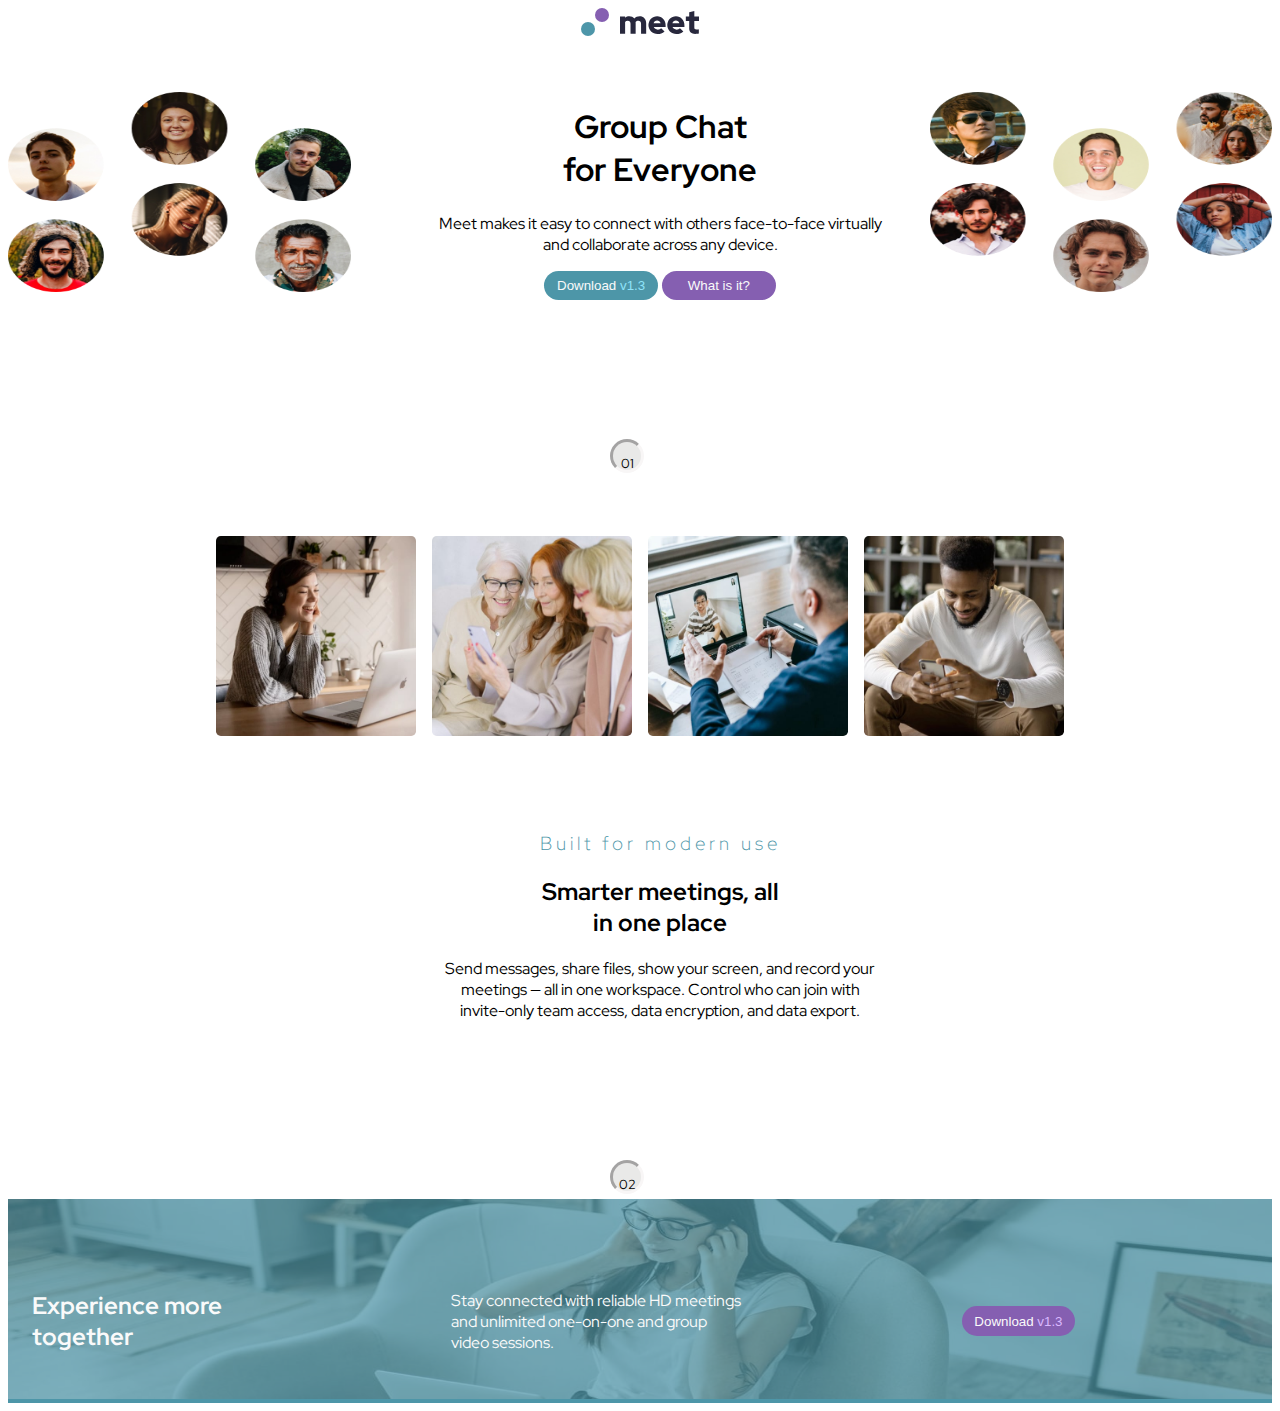
==== meet-landing-page/starter-code/index.html @ 9a9b0084 "fifth commit" ====
<!DOCTYPE html>
<html lang="en">
<head>
  <meta charset="UTF-8">
  <meta name="viewport" content="width=device-width, initial-scale=1.0">

  <link rel="icon" type="image/png" sizes="32x32" href="./assets/favicon-32x32.png">
  
  <link rel="stylesheet" href="styles/product.css" media="screen">

  <link href="https://fonts.googleapis.com/css2?family=Red+Hat+Display:wght@900&display=swap" rel="stylesheet">

  <link href="https://fonts.googleapis.com/css2?family=Red+Hat+Display:wght@500;900&display=swap" rel="stylesheet">

  <title>Frontend Mentor | Meet landing page</title>
</head>
<body>
  <header>
    <div id="scalar">
   <svg width="119" height="28" xmlns="http://www.w3.org/2000/svg"><g fill="none" fill-rule="evenodd"><g><circle fill="#4D96A9" cx="7" cy="21" r="7"/><circle fill="#855FB1" cx="21" cy="7" r="7"/></g><path d="M44.121 25.676V13.95c.316-.41.701-.718 1.154-.923a3.677 3.677 0 011.533-.308c.822 0 1.48.286 1.976.859.495.572.743 1.323.743 2.251v9.848h5.121v-10.56c0-.195-.005-.384-.016-.567a8.383 8.383 0 00-.047-.535c.337-.41.738-.729 1.201-.956.464-.226.98-.34 1.55-.34.821 0 1.48.286 1.975.859.495.572.743 1.323.743 2.251v9.848h5.121v-10.56c0-2.009-.606-3.661-1.817-4.957-1.212-1.296-2.767-1.944-4.663-1.944-1.096 0-2.108.206-3.035.616a6.956 6.956 0 00-2.403 1.75 6.042 6.042 0 00-2.134-1.734c-.853-.42-1.796-.632-2.829-.632-.78 0-1.523.12-2.229.357a6.264 6.264 0 00-1.944 1.069V8.539H39v17.137h5.121zM76.556 26c1.39 0 2.64-.205 3.746-.615 1.106-.41 2.186-1.07 3.24-1.977l-3.382-3.077c-.4.41-.885.729-1.455.956a5.082 5.082 0 01-1.896.34c-.97 0-1.813-.254-2.53-.762a4.508 4.508 0 01-1.58-1.96h11.918V17.61c0-1.34-.21-2.586-.632-3.742-.422-1.155-1.007-2.143-1.755-2.964a8.225 8.225 0 00-2.671-1.943c-1.033-.476-2.16-.713-3.383-.713a8.657 8.657 0 00-3.43.68 8.445 8.445 0 00-2.766 1.879 8.9 8.9 0 00-1.849 2.835 8.985 8.985 0 00-.68 3.482c0 1.23.237 2.392.712 3.482a8.93 8.93 0 001.928 2.835 8.776 8.776 0 002.893 1.879 9.404 9.404 0 003.572.68zm3.035-10.755h-6.987c.253-.864.685-1.533 1.296-2.008.612-.475 1.339-.713 2.182-.713.822 0 1.543.248 2.165.745.622.497 1.07 1.155 1.344 1.976zM95.365 26c1.391 0 2.64-.205 3.746-.615 1.107-.41 2.187-1.07 3.24-1.977l-3.382-3.077c-.4.41-.885.729-1.454.956a5.082 5.082 0 01-1.897.34c-.97 0-1.812-.254-2.529-.762a4.508 4.508 0 01-1.58-1.96h11.918V17.61c0-1.34-.211-2.586-.633-3.742-.421-1.155-1.006-2.143-1.754-2.964a8.225 8.225 0 00-2.671-1.943c-1.033-.476-2.16-.713-3.383-.713a8.657 8.657 0 00-3.43.68 8.445 8.445 0 00-2.766 1.879 8.9 8.9 0 00-1.85 2.835 8.985 8.985 0 00-.68 3.482c0 1.23.238 2.392.712 3.482a8.93 8.93 0 001.929 2.835 8.776 8.776 0 002.892 1.879 9.404 9.404 0 003.572.68zM98.4 15.245h-6.986c.253-.864.685-1.533 1.296-2.008.611-.475 1.338-.713 2.181-.713.822 0 1.544.248 2.166.745.621.497 1.07 1.155 1.343 1.976zm15.87 10.658c.484 0 1.085-.049 1.802-.146.716-.097 1.306-.221 1.77-.372V21.14c-.422.13-.811.221-1.17.275a7.639 7.639 0 01-1.138.081c-.822 0-1.396-.156-1.723-.47-.326-.313-.49-.847-.49-1.603v-6.511H118V8.539h-4.679V3l-5.12 1.134v4.405h-3.383v4.374h3.382v7.548c0 1.792.511 3.147 1.533 4.065 1.022.918 2.535 1.377 4.537 1.377z" fill="#28283D" fill-rule="nonzero"/></g></svg>
    </div>
    <div id="headerstyle">
    <img src="assets/desktop/image-hero-left.png" alt="group image left" width="200px" height="200px" id="heroLeft" class="headerpics" id="heroLeft">
    <img src="assets/desktop/image-hero-right.png" alt="group image right" width="200px" height="200px" id="heroRight" class="headerpics" id="heroRight">
    <ul id="headerul">
  <li><h1>Group Chat<br> for Everyone</h1>

  <p>Meet makes it easy to connect with others face-to-face virtually<br> and collaborate across any device.</p>

  <button id="firstDownload">Download <span class="diff1">v1.3</span></button>
  <button class="whatBut">What is it?</button></li>
    </ul>
    </div>
  </header>

  <main>
    <div class="numbers">
  <p class="number1">01</p>
    </div>
  <div id="firstimgs">
    <img src="assets/desktop/image-woman-in-videocall.jpg" alt="image of woman in videocall" width="200px" height="200px" class="imgmargin">
    <img src="assets/desktop/image-women-videochatting.jpg" alt="image of women videochatting" width="200px" height="200px" class="imgmargin">
    <img src="assets/desktop/image-men-in-meeting.jpg" alt="image of men videocalling" width="200px" height="200px" class="imgmargin">
    <img src="assets/desktop/image-man-texting.jpg" alt="image of man texting" width="200px" height="200px" class="imgmargin">
  </div><br>
  <div class="bodytext">
    <ul id="bodyul">
      <li><h3 id="dif">Built for modern use</h3>
        <h2>Smarter meetings, all <br> in one place</h2>
        <p>Send messages, share files, show your screen, and record your<br> meetings — all in one 
          workspace. Control who can join with<br> invite-only team access, data encryption, and data export.</p>
      </li>
    </ul>
  </div>
  </main>

  <footer>
    <div class="numbers">
      <p class="number2">02</p>
    </div>
    <div id="container">
      <img src="assets/desktop/image-footer.jpg" alt="woman video-chatting" width="1380" height="200" id="footImage" srcset="assets/tablet/image-footer.jpg 2x">
      <div id="footdiv">
        <h2 class="footText" id="footText1">Experience more<br> together</h2>
        <p class="footText" id="footText2">Stay connected with reliable HD meetings<br> and unlimited one-on-one and group<br> video sessions.</p>
        <button class="whatBut" id="footbutton">Download <span class="diff2">v1.3</span></button>
      </div>
    </div>
  </footer>
</body>
</html>
---- meet-landing-page/starter-code/styles/product.css ----
/*body*/
body {
    background-color: rgb(250, 250, 250), hsl(0, 0%, 98%);
    font-family: Verdana, Geneva, Tahoma, sans-serif;
}

h1 {
    font-family: 'Red Hat Display', sans-serif;
    font-weight: 64px;
}

h2 {
    font-family: 'Red Hat Display', sans-serif;
    font-weight: 40px;
}

p {
    font-family: 'Red Hat Display', Verdana, Geneva, Tahoma, sans-serif;
    font-weight: 18px;
}

/*main*/

#scalar {
    display: flex;
    justify-content: center;
}

.bodytext {
    text-align: center;
    margin-left: -4;
    margin-bottom: 9em;
}

#bodyul {
    list-style-type: none;
}

.number {
    /*display: flex;
    justify-content: center;*/

}

.numbers {
    background-color: rgb(233, 233, 232);
    position: relative;
    bottom: .4em;
    right: 1em;
    text-align: center;
    border-style: inset;
    border-radius: 50%;
    border-color:  rgb(248, 246, 246);
    height: 28px;
    width: 28px;
    font-size: small;
    margin: auto;
    margin-bottom: 0em;
}

/*header*/
#headerstyle {
    display: flex;
    flex-direction: row;
    flex-wrap: nowrap;
    /*justify-content: center;*/
    align-items: center;
    margin-top: 3em;
    margin-bottom: 9em;
}

#heroLeft {
    order: -1;
    flex: 1 1 auto;
    margin-right: 3em;
}

#heroRight {
    order: 1;
    flex: 1 1 auto;
    margin-left: 3em;
}

#headerul {
    text-align: center;
    list-style-type: none;
    margin: auto;
}

#firstimgs {
    display: flex;
    flex-direction: row;
    flex-wrap: nowrap;
    justify-content: center;
    flex: 0 1 auto;
    margin-top: 50px;
    margin-bottom: 50px;
}

.imgmargin {
    margin: .5em;
    border-style: hidden;
    border-radius: .3em;
}


/*buttons*/
#firstDownload {
    color: rgb(250, 250, 250);
    background-color: rgb(77, 150, 168);
    border-style: hidden;
    border-radius: 2em;
    border-color: inherit;
    width: 8.5em;
    height: 2.2em;
}

.diff1 {
    color: rgb(143, 227, 249);
}

.whatBut {
    color: rgb(250, 250, 250);
    background-color: rgb(133, 95, 177);
    border-style: hidden;
    border-radius: 2em;
    border-color: inherit;
    width: 8.5em;
    height: 2.2em;
}

#footbutton {
    margin: auto;
}

/*Hover states*/
.whatBut:hover {
    background-color:rgb(217, 184, 255);
}

#firstDownload:hover {
    background-color: rgb(143, 227, 249);
}

#dif {
    color: rgb(77, 150, 168);
    font-family: 'Red Hat Display', sans-serif;
    font-weight: 22;
    letter-spacing: 4px;
}

.diff2 {
    color: rgb(217, 184, 255);
}

/*footer*/
#container {
    /*margin: 5% auto;
    background-origin: border-box;
    background-size: cover;*/
    background-color: rgb(77, 150, 168) /*hsla(192, 37%, 48%, .7)*/;
    position: relative;
    max-width: 100%;
    max-height: 100%;
    z-index: 0;
}

.footText  {
    color: rgb(250, 250, 250);
    text-align: left;
    border: 2px hidden;
    margin-left: 3em;
    margin-right: auto;
}

#footdiv {
    display: flex;
    flex-direction: row;
    flex-wrap: wrap;
    /*justify-content: space-between;*/
    align-items: center;
    width: 100%;
    height: auto;
    position: absolute;
    top: 35%;
    margin-left: 3em;
    max-width: 100%;
    right: inherit;
}

/*.footdiv1 {
    z-index: 9;
}*/

#footImage {
    /*position: inherit;*/
    /*top: 0;
    left: 0;*/
    opacity: 0.3;
    max-width: 100%;
    max-height: 100%;
}

/*Mobile first*/
@media only screen and (max-width: 600px) {
    #headerstyle {
        display: grid;
        grid-template-columns: 230px 200px;
    }

    .headerpics {
        display: flex;
        flex-direction: row;
        flex-wrap: nowrap;
        /*justify-content: flex-start;*/
    }

    #heroLeft {
        order: -2;
        margin-left: -1.2em;
    }

    #heroRight {
        order: -1;
        margin-left: -2.5em;
    }

    #headerul {
        margin-left: 4em;
    }

    #footdiv {
        top: -8%;
        margin: auto;
    }

    #footText1 {
        font-size: .5;
        text-align: center;
    }

    #footText2 {
        font-size: .8em;
        text-align: center;
    }

    #footbutton {
        margin-left: 9.2em;
    }

    #firstimgs {
        display: grid;
        grid-template-rows: 200px 200px;
        grid-template-columns: 200px 200px;
        grid-gap: 10px;
    }

    #firstDownload {
        margin-bottom: 5px;
    }
}

/*Tablet Responsiveness*/
@media only screen and (min-width: 600px) {
    .footText {
        margin-left: -1em;
    }

    #footText2 {
        margin-right: -1.5em;
    }

    /*#footbutton {
        margin-: 0em;
    }*/
}
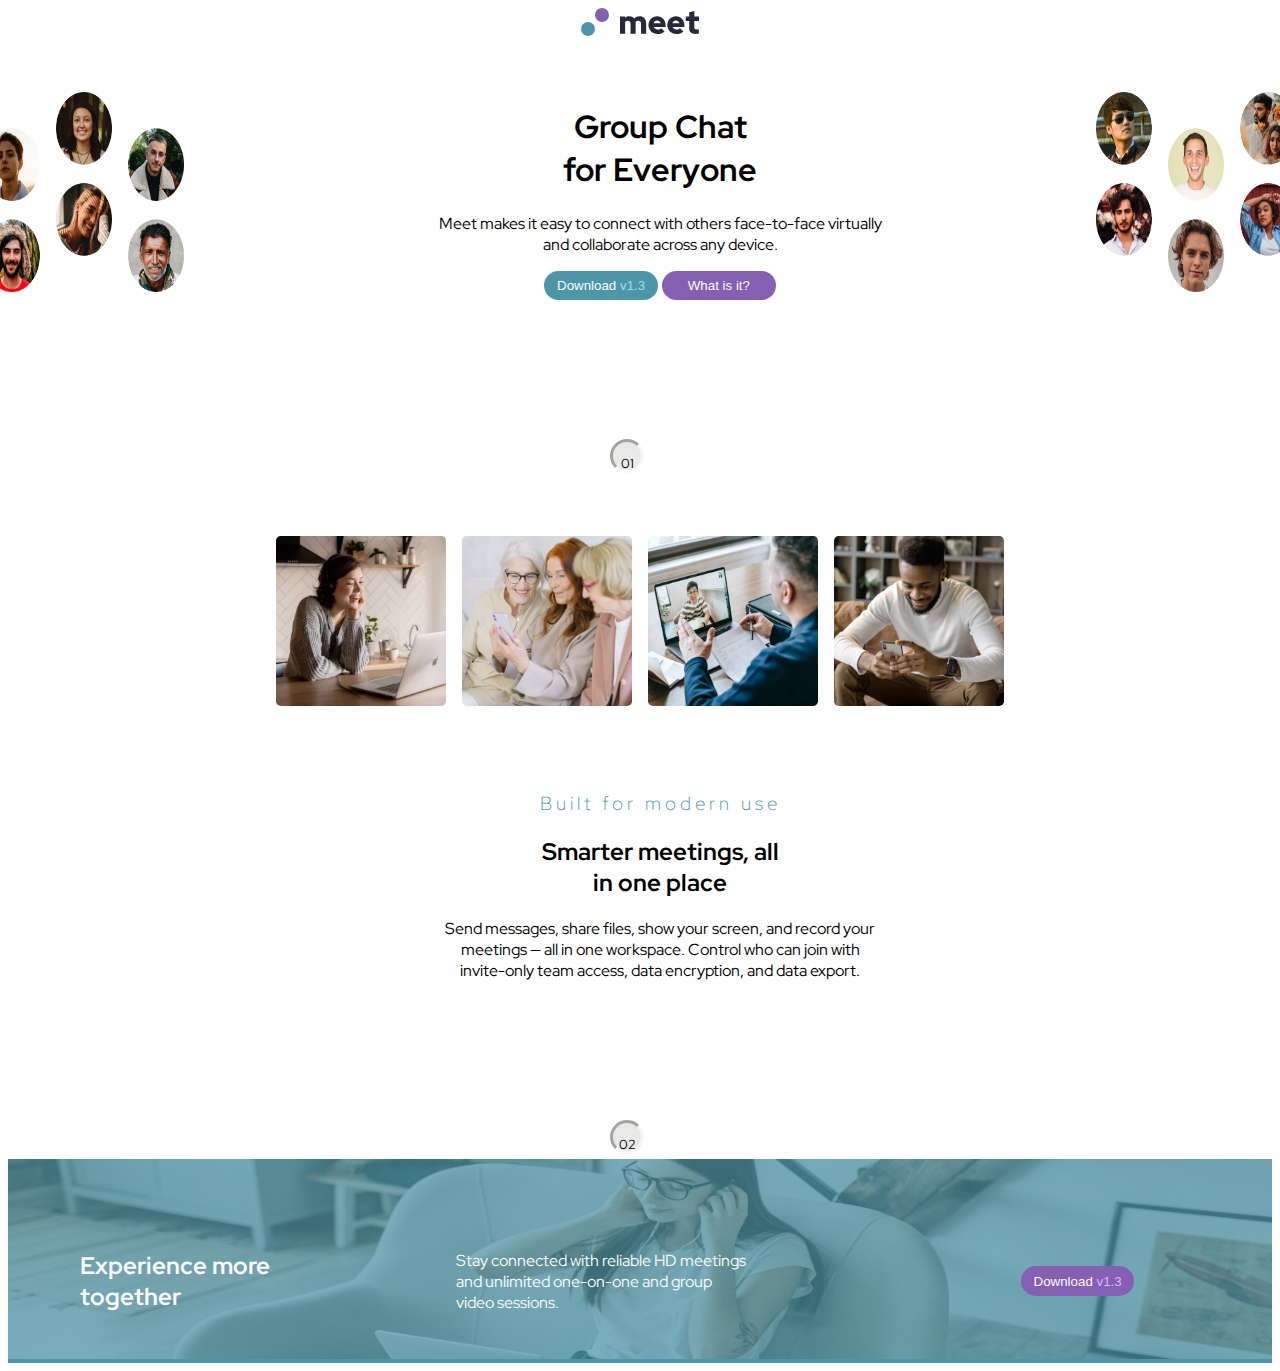
==== commit 8e1f405a: "ninth commit" ====
--- a/meet-landing-page/starter-code/index.html
+++ b/meet-landing-page/starter-code/index.html
@@ -20,8 +20,8 @@
    <svg width="119" height="28" xmlns="http://www.w3.org/2000/svg"><g fill="none" fill-rule="evenodd"><g><circle fill="#4D96A9" cx="7" cy="21" r="7"/><circle fill="#855FB1" cx="21" cy="7" r="7"/></g><path d="M44.121 25.676V13.95c.316-.41.701-.718 1.154-.923a3.677 3.677 0 011.533-.308c.822 0 1.48.286 1.976.859.495.572.743 1.323.743 2.251v9.848h5.121v-10.56c0-.195-.005-.384-.016-.567a8.383 8.383 0 00-.047-.535c.337-.41.738-.729 1.201-.956.464-.226.98-.34 1.55-.34.821 0 1.48.286 1.975.859.495.572.743 1.323.743 2.251v9.848h5.121v-10.56c0-2.009-.606-3.661-1.817-4.957-1.212-1.296-2.767-1.944-4.663-1.944-1.096 0-2.108.206-3.035.616a6.956 6.956 0 00-2.403 1.75 6.042 6.042 0 00-2.134-1.734c-.853-.42-1.796-.632-2.829-.632-.78 0-1.523.12-2.229.357a6.264 6.264 0 00-1.944 1.069V8.539H39v17.137h5.121zM76.556 26c1.39 0 2.64-.205 3.746-.615 1.106-.41 2.186-1.07 3.24-1.977l-3.382-3.077c-.4.41-.885.729-1.455.956a5.082 5.082 0 01-1.896.34c-.97 0-1.813-.254-2.53-.762a4.508 4.508 0 01-1.58-1.96h11.918V17.61c0-1.34-.21-2.586-.632-3.742-.422-1.155-1.007-2.143-1.755-2.964a8.225 8.225 0 00-2.671-1.943c-1.033-.476-2.16-.713-3.383-.713a8.657 8.657 0 00-3.43.68 8.445 8.445 0 00-2.766 1.879 8.9 8.9 0 00-1.849 2.835 8.985 8.985 0 00-.68 3.482c0 1.23.237 2.392.712 3.482a8.93 8.93 0 001.928 2.835 8.776 8.776 0 002.893 1.879 9.404 9.404 0 003.572.68zm3.035-10.755h-6.987c.253-.864.685-1.533 1.296-2.008.612-.475 1.339-.713 2.182-.713.822 0 1.543.248 2.165.745.622.497 1.07 1.155 1.344 1.976zM95.365 26c1.391 0 2.64-.205 3.746-.615 1.107-.41 2.187-1.07 3.24-1.977l-3.382-3.077c-.4.41-.885.729-1.454.956a5.082 5.082 0 01-1.897.34c-.97 0-1.812-.254-2.529-.762a4.508 4.508 0 01-1.58-1.96h11.918V17.61c0-1.34-.211-2.586-.633-3.742-.421-1.155-1.006-2.143-1.754-2.964a8.225 8.225 0 00-2.671-1.943c-1.033-.476-2.16-.713-3.383-.713a8.657 8.657 0 00-3.43.68 8.445 8.445 0 00-2.766 1.879 8.9 8.9 0 00-1.85 2.835 8.985 8.985 0 00-.68 3.482c0 1.23.238 2.392.712 3.482a8.93 8.93 0 001.929 2.835 8.776 8.776 0 002.892 1.879 9.404 9.404 0 003.572.68zM98.4 15.245h-6.986c.253-.864.685-1.533 1.296-2.008.611-.475 1.338-.713 2.181-.713.822 0 1.544.248 2.166.745.621.497 1.07 1.155 1.343 1.976zm15.87 10.658c.484 0 1.085-.049 1.802-.146.716-.097 1.306-.221 1.77-.372V21.14c-.422.13-.811.221-1.17.275a7.639 7.639 0 01-1.138.081c-.822 0-1.396-.156-1.723-.47-.326-.313-.49-.847-.49-1.603v-6.511H118V8.539h-4.679V3l-5.12 1.134v4.405h-3.383v4.374h3.382v7.548c0 1.792.511 3.147 1.533 4.065 1.022.918 2.535 1.377 4.537 1.377z" fill="#28283D" fill-rule="nonzero"/></g></svg>
     </div>
     <div id="headerstyle">
-    <img src="assets/desktop/image-hero-left.png" alt="group image left" width="200px" height="200px" id="heroLeft" class="headerpics" id="heroLeft">
-    <img src="assets/desktop/image-hero-right.png" alt="group image right" width="200px" height="200px" id="heroRight" class="headerpics" id="heroRight">
+    <img src="assets/desktop/image-hero-left.png" alt="group image left" width="200px" height="200px" id="heroLeft" class="headerpics">
+    <img src="assets/desktop/image-hero-right.png" alt="group image right" width="200px" height="200px" id="heroRight" class="headerpics">
     <ul id="headerul">
   <li><h1>Group Chat<br> for Everyone</h1>
 
--- a/meet-landing-page/starter-code/styles/product.css
+++ b/meet-landing-page/starter-code/styles/product.css
@@ -71,14 +71,16 @@
 
 #heroLeft {
     order: -1;
-    flex: 1 1 auto;
+    flex: 0 1 auto;
     margin-right: 3em;
+    margin-left: -1.5em;
 }
 
 #heroRight {
     order: 1;
-    flex: 1 1 auto;
+    flex: 0 1 auto;
     margin-left: 3em;
+    margin-right: -1.5em;
 }
 
 #headerul {
@@ -94,7 +96,7 @@
     justify-content: center;
     flex: 0 1 auto;
     margin-top: 50px;
-    margin-bottom: 50px;
+    margin-bottom: 40px;
 }
 
 .imgmargin {
@@ -183,7 +185,7 @@
     height: auto;
     position: absolute;
     top: 35%;
-    margin-left: 3em;
+    margin: auto;
     max-width: 100%;
     right: inherit;
 }
@@ -201,17 +203,31 @@
     max-height: 100%;
 }
 
+
+
+
 /*Mobile first*/
 @media only screen and (max-width: 600px) {
+    /*main {
+        margin-left: 3em;
+        margin-right: 1em;
+    }*/
+
+    .imgmargin {
+        max-width: 150px;
+        max-height: 150px;
+    }
+
     #headerstyle {
         display: grid;
-        grid-template-columns: 230px 200px;
+        grid-template-columns: 218px 180px;
     }
 
     .headerpics {
         display: flex;
         flex-direction: row;
         flex-wrap: nowrap;
+        flex: 0 1 auto;
         /*justify-content: flex-start;*/
     }
 
@@ -222,7 +238,7 @@
 
     #heroRight {
         order: -1;
-        margin-left: -2.5em;
+        margin-left: -2.2em;
     }
 
     #headerul {
@@ -245,32 +261,57 @@
     }
 
     #footbutton {
-        margin-left: 9.2em;
+        margin-left: 10.1em;
+    }
+
+    #footText1 {
+        margin-left: 3.7em;
+    }
+
+    #footText2 {
+        margin-left: 5.7em;
     }
 
     #firstimgs {
         display: grid;
-        grid-template-rows: 200px 200px;
-        grid-template-columns: 200px 200px;
-        grid-gap: 10px;
+        grid-template-rows: 170px 170px;
+        grid-template-columns: 170px 170px;
     }
 
     #firstDownload {
         margin-bottom: 5px;
     }
-}
+
+    .bodytext {
+        margin-left: -2em;
+    }
+}
+
+
+
+
 
 /*Tablet Responsiveness*/
-@media only screen and (min-width: 600px) {
-    .footText {
-        margin-left: -1em;
-    }
-
-    #footText2 {
-        margin-right: -1.5em;
-    }
+@media only screen and (min-width: 601px) {
+    #footdiv {
+        margin: auto;
+    }
+
+    .imgmargin {
+        max-width: 170px;
+        max-height: 170px;
+    }
+    
+    
+    /*.footText {
+        margin-left: -4.5em;
+    }
+
+    /*#footText2 {
+        margin-left: -1.5em;
+    }*/
 
     /*#footbutton {
-        margin-: 0em;
+        margin-left: -5em;
     }*/
 }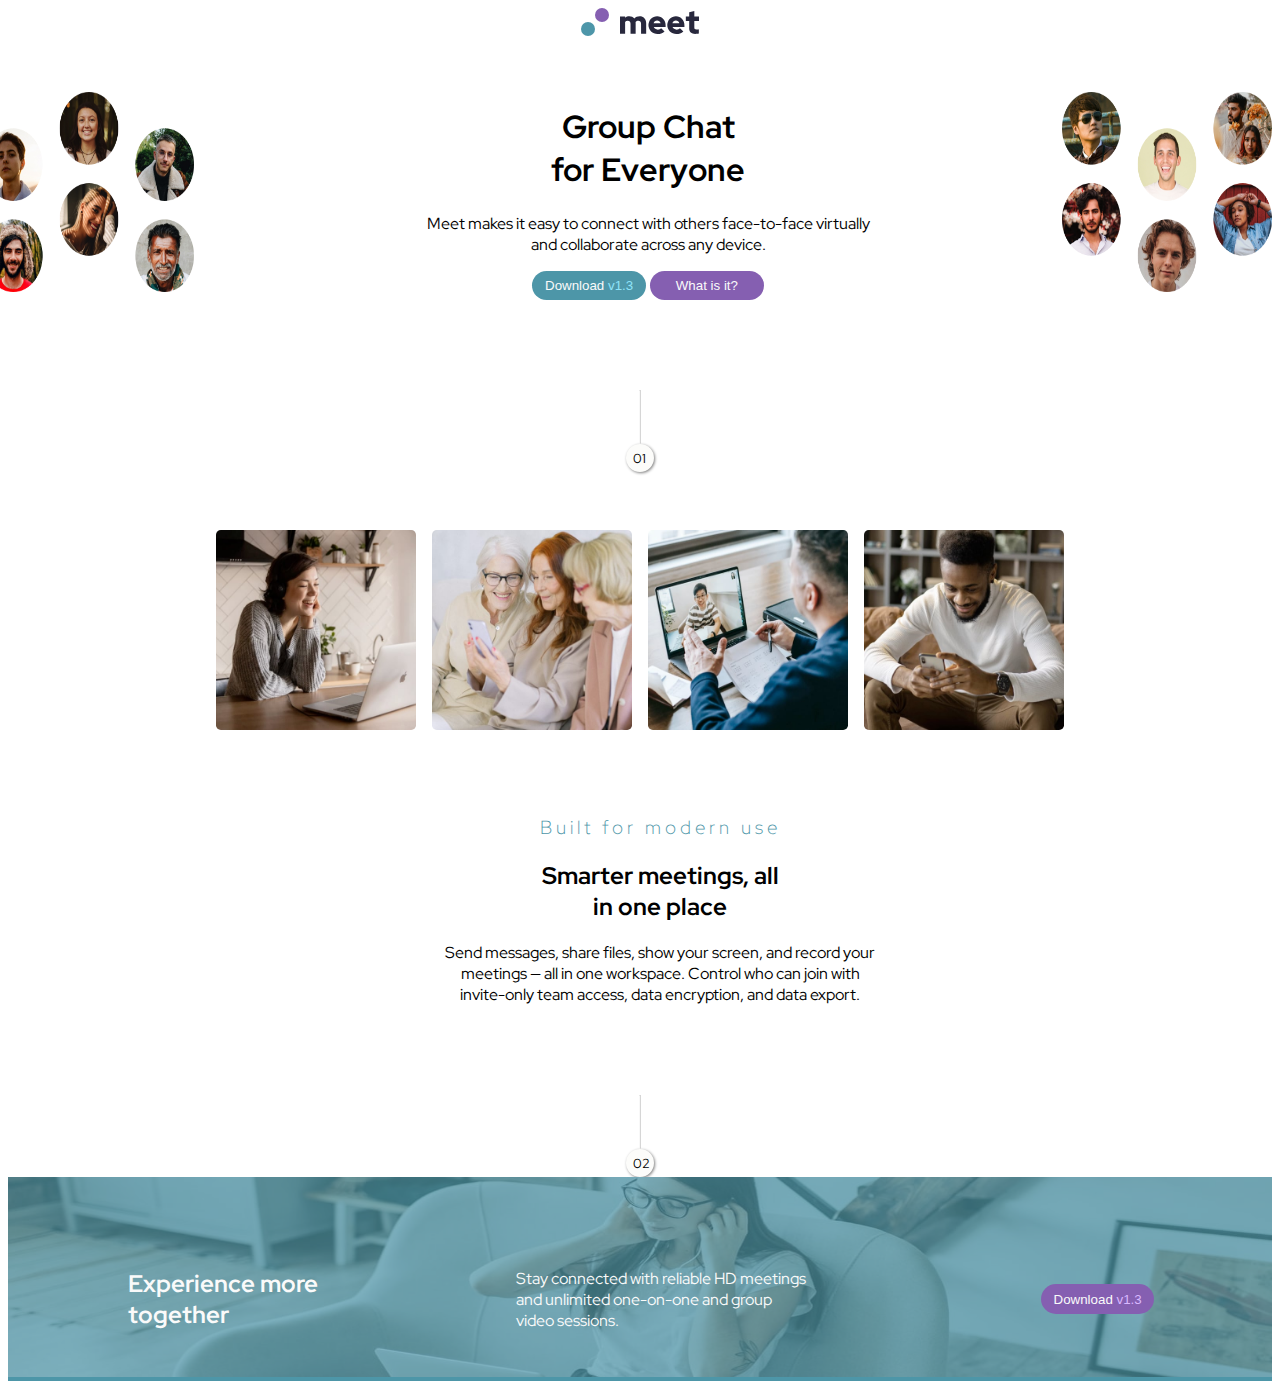
==== commit da016a96: "tenth commit" ====
--- a/meet-landing-page/starter-code/index.html
+++ b/meet-landing-page/starter-code/index.html
@@ -20,8 +20,8 @@
    <svg width="119" height="28" xmlns="http://www.w3.org/2000/svg"><g fill="none" fill-rule="evenodd"><g><circle fill="#4D96A9" cx="7" cy="21" r="7"/><circle fill="#855FB1" cx="21" cy="7" r="7"/></g><path d="M44.121 25.676V13.95c.316-.41.701-.718 1.154-.923a3.677 3.677 0 011.533-.308c.822 0 1.48.286 1.976.859.495.572.743 1.323.743 2.251v9.848h5.121v-10.56c0-.195-.005-.384-.016-.567a8.383 8.383 0 00-.047-.535c.337-.41.738-.729 1.201-.956.464-.226.98-.34 1.55-.34.821 0 1.48.286 1.975.859.495.572.743 1.323.743 2.251v9.848h5.121v-10.56c0-2.009-.606-3.661-1.817-4.957-1.212-1.296-2.767-1.944-4.663-1.944-1.096 0-2.108.206-3.035.616a6.956 6.956 0 00-2.403 1.75 6.042 6.042 0 00-2.134-1.734c-.853-.42-1.796-.632-2.829-.632-.78 0-1.523.12-2.229.357a6.264 6.264 0 00-1.944 1.069V8.539H39v17.137h5.121zM76.556 26c1.39 0 2.64-.205 3.746-.615 1.106-.41 2.186-1.07 3.24-1.977l-3.382-3.077c-.4.41-.885.729-1.455.956a5.082 5.082 0 01-1.896.34c-.97 0-1.813-.254-2.53-.762a4.508 4.508 0 01-1.58-1.96h11.918V17.61c0-1.34-.21-2.586-.632-3.742-.422-1.155-1.007-2.143-1.755-2.964a8.225 8.225 0 00-2.671-1.943c-1.033-.476-2.16-.713-3.383-.713a8.657 8.657 0 00-3.43.68 8.445 8.445 0 00-2.766 1.879 8.9 8.9 0 00-1.849 2.835 8.985 8.985 0 00-.68 3.482c0 1.23.237 2.392.712 3.482a8.93 8.93 0 001.928 2.835 8.776 8.776 0 002.893 1.879 9.404 9.404 0 003.572.68zm3.035-10.755h-6.987c.253-.864.685-1.533 1.296-2.008.612-.475 1.339-.713 2.182-.713.822 0 1.543.248 2.165.745.622.497 1.07 1.155 1.344 1.976zM95.365 26c1.391 0 2.64-.205 3.746-.615 1.107-.41 2.187-1.07 3.24-1.977l-3.382-3.077c-.4.41-.885.729-1.454.956a5.082 5.082 0 01-1.897.34c-.97 0-1.812-.254-2.529-.762a4.508 4.508 0 01-1.58-1.96h11.918V17.61c0-1.34-.211-2.586-.633-3.742-.421-1.155-1.006-2.143-1.754-2.964a8.225 8.225 0 00-2.671-1.943c-1.033-.476-2.16-.713-3.383-.713a8.657 8.657 0 00-3.43.68 8.445 8.445 0 00-2.766 1.879 8.9 8.9 0 00-1.85 2.835 8.985 8.985 0 00-.68 3.482c0 1.23.238 2.392.712 3.482a8.93 8.93 0 001.929 2.835 8.776 8.776 0 002.892 1.879 9.404 9.404 0 003.572.68zM98.4 15.245h-6.986c.253-.864.685-1.533 1.296-2.008.611-.475 1.338-.713 2.181-.713.822 0 1.544.248 2.166.745.621.497 1.07 1.155 1.343 1.976zm15.87 10.658c.484 0 1.085-.049 1.802-.146.716-.097 1.306-.221 1.77-.372V21.14c-.422.13-.811.221-1.17.275a7.639 7.639 0 01-1.138.081c-.822 0-1.396-.156-1.723-.47-.326-.313-.49-.847-.49-1.603v-6.511H118V8.539h-4.679V3l-5.12 1.134v4.405h-3.383v4.374h3.382v7.548c0 1.792.511 3.147 1.533 4.065 1.022.918 2.535 1.377 4.537 1.377z" fill="#28283D" fill-rule="nonzero"/></g></svg>
     </div>
     <div id="headerstyle">
-    <img src="assets/desktop/image-hero-left.png" alt="group image left" width="200px" height="200px" id="heroLeft" class="headerpics">
-    <img src="assets/desktop/image-hero-right.png" alt="group image right" width="200px" height="200px" id="heroRight" class="headerpics">
+    <img src="assets/desktop/image-hero-left.png" alt="group image left" width="210px" height="200px" id="heroLeft" class="headerpics">
+    <img src="assets/desktop/image-hero-right.png" alt="group image right" width="210px" height="200px" id="heroRight" class="headerpics">
     <ul id="headerul">
   <li><h1>Group Chat<br> for Everyone</h1>
 
@@ -34,8 +34,8 @@
   </header>
 
   <main>
-    <div class="numbers">
-  <p class="number1">01</p>
+    <div class="numbers"><hr class="lineOne">
+  <p class="number12">01</p>
     </div>
   <div id="firstimgs">
     <img src="assets/desktop/image-woman-in-videocall.jpg" alt="image of woman in videocall" width="200px" height="200px" class="imgmargin">
@@ -55,8 +55,8 @@
   </main>
 
   <footer>
-    <div class="numbers">
-      <p class="number2">02</p>
+    <div class="numbers"><hr class="lineOne">
+      <p class="number12">02</p>
     </div>
     <div id="container">
       <img src="assets/desktop/image-footer.jpg" alt="woman video-chatting" width="1380" height="200" id="footImage" srcset="assets/tablet/image-footer.jpg 2x">
--- a/meet-landing-page/starter-code/styles/product.css
+++ b/meet-landing-page/starter-code/styles/product.css
@@ -2,6 +2,7 @@
 body {
     background-color: rgb(250, 250, 250), hsl(0, 0%, 98%);
     font-family: Verdana, Geneva, Tahoma, sans-serif;
+    box-sizing: border-box;
 }
 
 h1 {
@@ -36,27 +37,42 @@
     list-style-type: none;
 }
 
-.number {
-    /*display: flex;
-    justify-content: center;*/
-
-}
+.lineOne {
+    width: 4em;
+    transform: rotate(90deg);
+    margin-left: -1em;
+    position: relative;
+    top: -100%;
+    opacity: .4;
+}
+
+/*.lineTwo {
+    width: 5em;
+    transform: rotate(90deg);
+    margin-left: -1.5em;
+    position: relative;
+    top: -100%;
+}*/
 
 .numbers {
-    background-color: rgb(233, 233, 232);
+    background-color: rgb(252, 252, 250);
     position: relative;
-    bottom: .4em;
-    right: 1em;
-    text-align: center;
-    border-style: inset;
+    border-style: inherit;
     border-radius: 50%;
-    border-color:  rgb(248, 246, 246);
+    border-color:  rgb(255, 254, 254);
     height: 28px;
     width: 28px;
     font-size: small;
     margin: auto;
-    margin-bottom: 0em;
-}
+    box-shadow: 1px 1px 3px gray;
+}
+
+.number12 {
+    margin: auto;
+    margin-left: .5em;
+    margin-top: -.2em;
+}
+
 
 /*header*/
 #headerstyle {
@@ -80,7 +96,6 @@
     order: 1;
     flex: 0 1 auto;
     margin-left: 3em;
-    margin-right: -1.5em;
 }
 
 #headerul {
@@ -107,6 +122,11 @@
 
 
 /*buttons*/
+
+button {
+    cursor: pointer;
+}
+
 #firstDownload {
     color: rgb(250, 250, 250);
     background-color: rgb(77, 150, 168);
@@ -171,7 +191,7 @@
     color: rgb(250, 250, 250);
     text-align: left;
     border: 2px hidden;
-    margin-left: 3em;
+    margin-left: 5em;
     margin-right: auto;
 }
 
@@ -242,17 +262,18 @@
     }
 
     #headerul {
-        margin-left: 4em;
+        margin-left: 5.3em;
     }
 
     #footdiv {
-        top: -8%;
+        top: 1%;
         margin: auto;
     }
 
     #footText1 {
         font-size: .5;
         text-align: center;
+        margin-left: 4em;
     }
 
     #footText2 {
@@ -261,15 +282,16 @@
     }
 
     #footbutton {
-        margin-left: 10.1em;
+        margin-left: 10.4em;
     }
 
     #footText1 {
         margin-left: 3.7em;
+        margin-bottom: 0em;
     }
 
     #footText2 {
-        margin-left: 5.7em;
+        margin-left: 4.8em;
     }
 
     #firstimgs {
@@ -285,14 +307,42 @@
     .bodytext {
         margin-left: -2em;
     }
-}
-
-
+
+    .lineOne {
+        opacity: .2;
+    }
+}
+
+
+/*Mobile with maximum width of 390px*/
+@media only screen and (max-width: 390px) {
+    #footText1 {
+        margin-left: 3em;
+        margin-bottom: .5em;
+    }
+    #footText2 {
+        margin-left: 2.5em;
+        margin-top: 0em;
+    }
+
+    #footbutton {
+        margin-left: 9em;
+    }
+
+    #footdiv {
+        top: 8%;
+        margin: auto;
+    }
+
+    #headerul {
+        margin-left: 3.5em;
+    }
+}
 
 
 
 /*Tablet Responsiveness*/
-@media only screen and (min-width: 601px) {
+@media only screen and (min-device-width: 601px) and (max-device-width: 860px) {
     #footdiv {
         margin: auto;
     }
@@ -303,8 +353,12 @@
     }
     
     
-    /*.footText {
-        margin-left: -4.5em;
+    .footText {
+        margin-left: 1em;
+    }
+
+    .lineOne {
+        opacity: .2;
     }
 
     /*#footText2 {
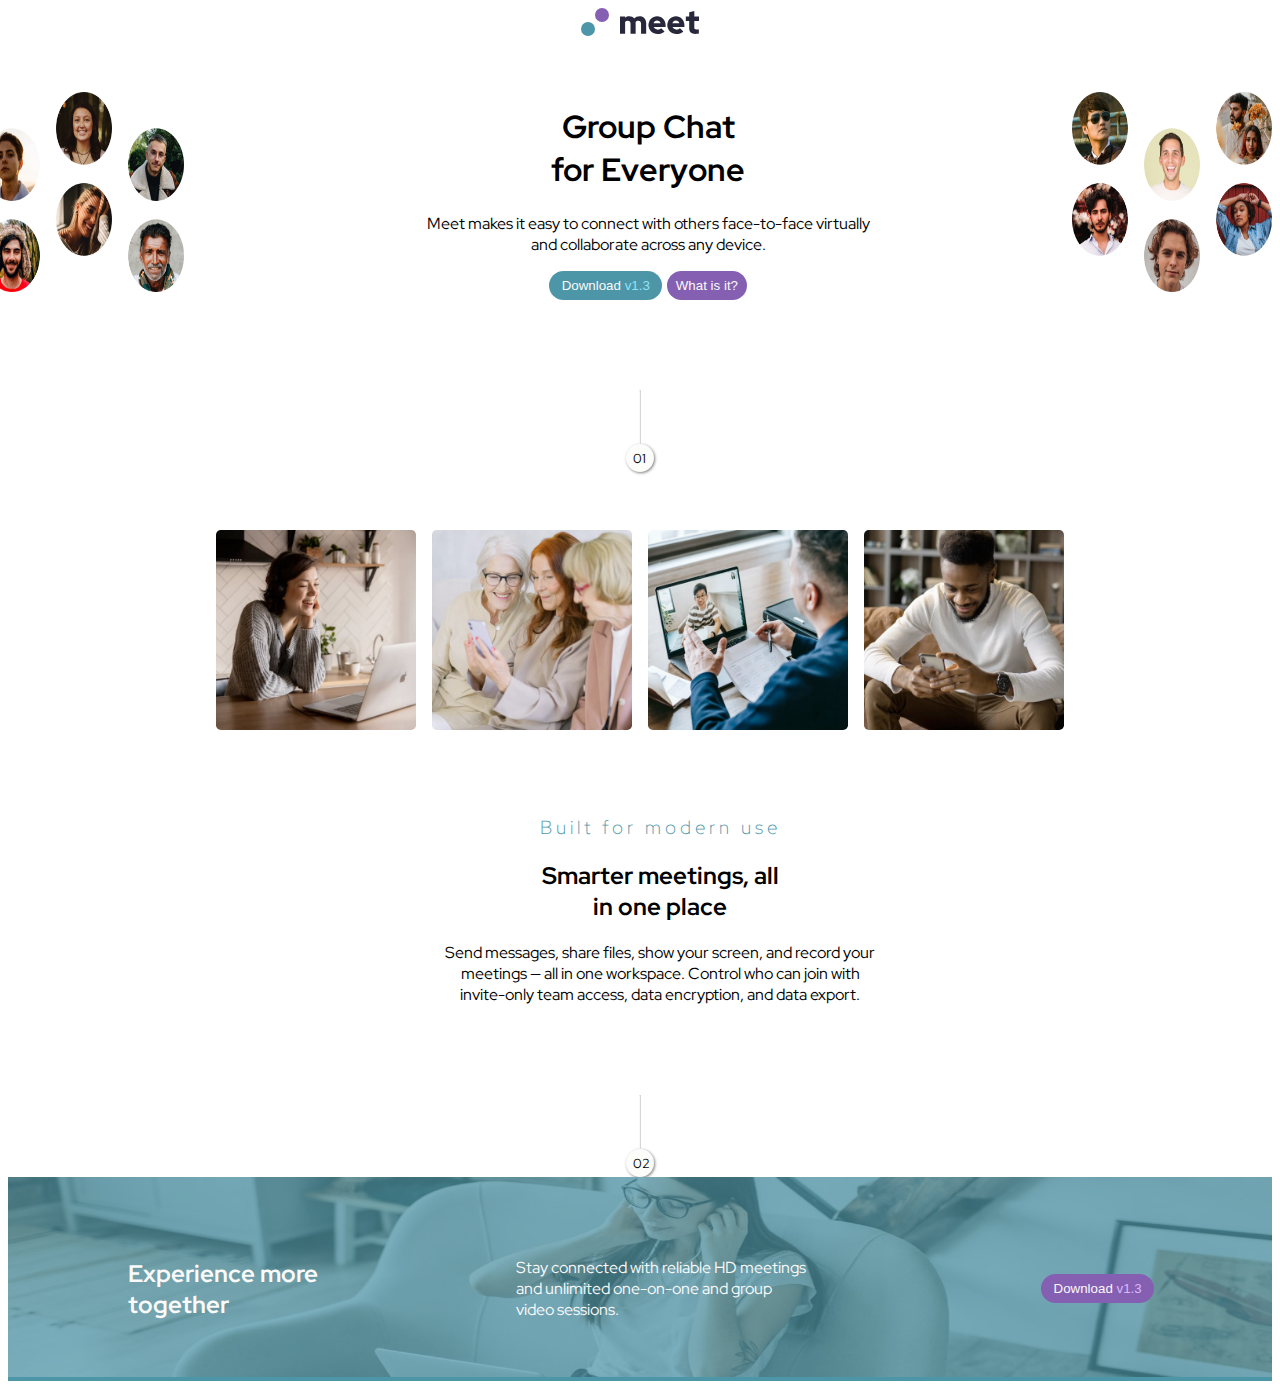
==== commit 831c7e97: "..." ====
--- a/meet-landing-page/starter-code/index.html
+++ b/meet-landing-page/starter-code/index.html
@@ -20,15 +20,15 @@
    <svg width="119" height="28" xmlns="http://www.w3.org/2000/svg"><g fill="none" fill-rule="evenodd"><g><circle fill="#4D96A9" cx="7" cy="21" r="7"/><circle fill="#855FB1" cx="21" cy="7" r="7"/></g><path d="M44.121 25.676V13.95c.316-.41.701-.718 1.154-.923a3.677 3.677 0 011.533-.308c.822 0 1.48.286 1.976.859.495.572.743 1.323.743 2.251v9.848h5.121v-10.56c0-.195-.005-.384-.016-.567a8.383 8.383 0 00-.047-.535c.337-.41.738-.729 1.201-.956.464-.226.98-.34 1.55-.34.821 0 1.48.286 1.975.859.495.572.743 1.323.743 2.251v9.848h5.121v-10.56c0-2.009-.606-3.661-1.817-4.957-1.212-1.296-2.767-1.944-4.663-1.944-1.096 0-2.108.206-3.035.616a6.956 6.956 0 00-2.403 1.75 6.042 6.042 0 00-2.134-1.734c-.853-.42-1.796-.632-2.829-.632-.78 0-1.523.12-2.229.357a6.264 6.264 0 00-1.944 1.069V8.539H39v17.137h5.121zM76.556 26c1.39 0 2.64-.205 3.746-.615 1.106-.41 2.186-1.07 3.24-1.977l-3.382-3.077c-.4.41-.885.729-1.455.956a5.082 5.082 0 01-1.896.34c-.97 0-1.813-.254-2.53-.762a4.508 4.508 0 01-1.58-1.96h11.918V17.61c0-1.34-.21-2.586-.632-3.742-.422-1.155-1.007-2.143-1.755-2.964a8.225 8.225 0 00-2.671-1.943c-1.033-.476-2.16-.713-3.383-.713a8.657 8.657 0 00-3.43.68 8.445 8.445 0 00-2.766 1.879 8.9 8.9 0 00-1.849 2.835 8.985 8.985 0 00-.68 3.482c0 1.23.237 2.392.712 3.482a8.93 8.93 0 001.928 2.835 8.776 8.776 0 002.893 1.879 9.404 9.404 0 003.572.68zm3.035-10.755h-6.987c.253-.864.685-1.533 1.296-2.008.612-.475 1.339-.713 2.182-.713.822 0 1.543.248 2.165.745.622.497 1.07 1.155 1.344 1.976zM95.365 26c1.391 0 2.64-.205 3.746-.615 1.107-.41 2.187-1.07 3.24-1.977l-3.382-3.077c-.4.41-.885.729-1.454.956a5.082 5.082 0 01-1.897.34c-.97 0-1.812-.254-2.529-.762a4.508 4.508 0 01-1.58-1.96h11.918V17.61c0-1.34-.211-2.586-.633-3.742-.421-1.155-1.006-2.143-1.754-2.964a8.225 8.225 0 00-2.671-1.943c-1.033-.476-2.16-.713-3.383-.713a8.657 8.657 0 00-3.43.68 8.445 8.445 0 00-2.766 1.879 8.9 8.9 0 00-1.85 2.835 8.985 8.985 0 00-.68 3.482c0 1.23.238 2.392.712 3.482a8.93 8.93 0 001.929 2.835 8.776 8.776 0 002.892 1.879 9.404 9.404 0 003.572.68zM98.4 15.245h-6.986c.253-.864.685-1.533 1.296-2.008.611-.475 1.338-.713 2.181-.713.822 0 1.544.248 2.166.745.621.497 1.07 1.155 1.343 1.976zm15.87 10.658c.484 0 1.085-.049 1.802-.146.716-.097 1.306-.221 1.77-.372V21.14c-.422.13-.811.221-1.17.275a7.639 7.639 0 01-1.138.081c-.822 0-1.396-.156-1.723-.47-.326-.313-.49-.847-.49-1.603v-6.511H118V8.539h-4.679V3l-5.12 1.134v4.405h-3.383v4.374h3.382v7.548c0 1.792.511 3.147 1.533 4.065 1.022.918 2.535 1.377 4.537 1.377z" fill="#28283D" fill-rule="nonzero"/></g></svg>
     </div>
     <div id="headerstyle">
-    <img src="assets/desktop/image-hero-left.png" alt="group image left" width="210px" height="200px" id="heroLeft" class="headerpics">
-    <img src="assets/desktop/image-hero-right.png" alt="group image right" width="210px" height="200px" id="heroRight" class="headerpics">
+    <img src="assets/desktop/image-hero-left.png" alt="group image left" width="200px" height="200px" id="heroLeft" class="headerpics">
+    <img src="assets/desktop/image-hero-right.png" alt="group image right" width="200px" height="200px" id="heroRight" class="headerpics">
     <ul id="headerul">
   <li><h1>Group Chat<br> for Everyone</h1>
 
   <p>Meet makes it easy to connect with others face-to-face virtually<br> and collaborate across any device.</p>
 
   <button id="firstDownload">Download <span class="diff1">v1.3</span></button>
-  <button class="whatBut">What is it?</button></li>
+  <button class="whatBut" id="makeButSmaller">What is it?</button></li>
     </ul>
     </div>
   </header>
--- a/meet-landing-page/starter-code/styles/product.css
+++ b/meet-landing-page/starter-code/styles/product.css
@@ -149,6 +149,10 @@
     border-color: inherit;
     width: 8.5em;
     height: 2.2em;
+}
+
+#makeButSmaller {
+    width: 6em;
 }
 
 #footbutton {
@@ -204,7 +208,7 @@
     width: 100%;
     height: auto;
     position: absolute;
-    top: 35%;
+    top: 30%;
     margin: auto;
     max-width: 100%;
     right: inherit;
@@ -263,6 +267,7 @@
 
     #headerul {
         margin-left: 5.3em;
+        text-align: center;
     }
 
     #footdiv {
@@ -316,6 +321,14 @@
 
 /*Mobile with maximum width of 390px*/
 @media only screen and (max-width: 390px) {
+    .headerpics {
+        width:190px;
+    }
+
+    #heroRight {
+        margin-left: -3em;
+    }
+
     #footText1 {
         margin-left: 3em;
         margin-bottom: .5em;
@@ -335,7 +348,7 @@
     }
 
     #headerul {
-        margin-left: 3.5em;
+        margin-left: 3.99em;
     }
 }
 
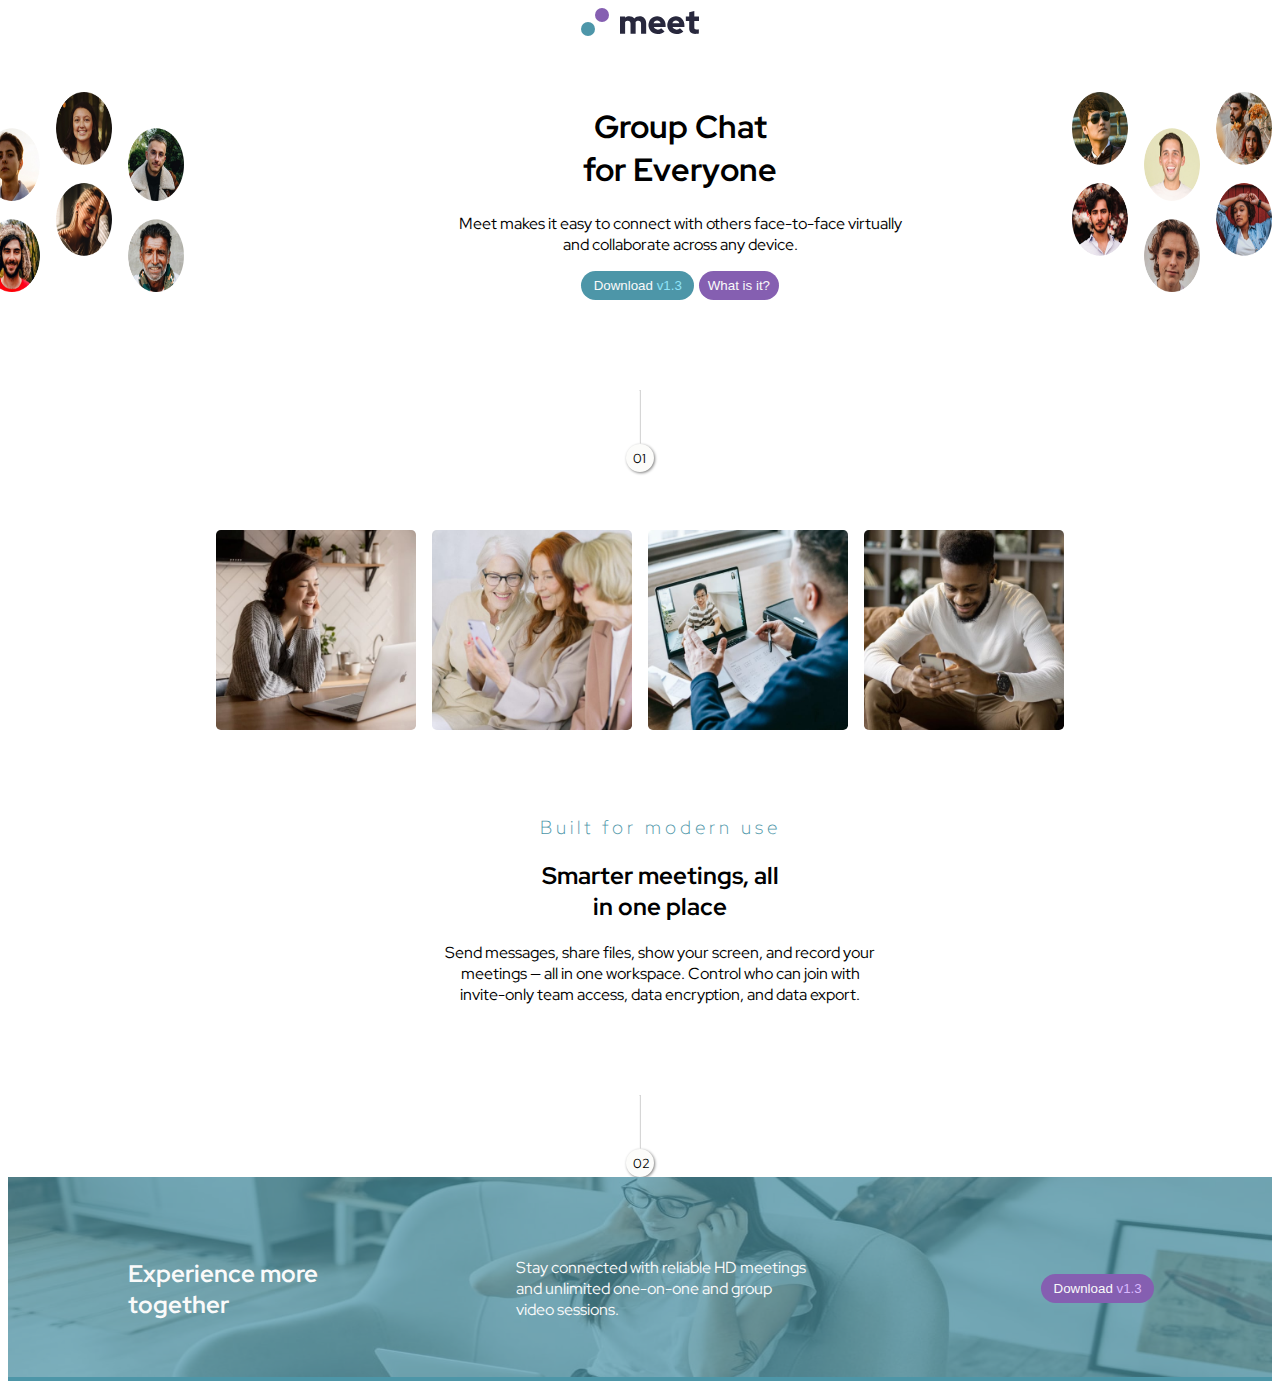
==== commit 4ddb18a9: "..." ====
--- a/meet-landing-page/starter-code/index.html
+++ b/meet-landing-page/starter-code/index.html
@@ -24,9 +24,8 @@
     <img src="assets/desktop/image-hero-right.png" alt="group image right" width="200px" height="200px" id="heroRight" class="headerpics">
     <ul id="headerul">
   <li><h1>Group Chat<br> for Everyone</h1>
-
   <p>Meet makes it easy to connect with others face-to-face virtually<br> and collaborate across any device.</p>
-
+  
   <button id="firstDownload">Download <span class="diff1">v1.3</span></button>
   <button class="whatBut" id="makeButSmaller">What is it?</button></li>
     </ul>
--- a/meet-landing-page/starter-code/styles/product.css
+++ b/meet-landing-page/starter-code/styles/product.css
@@ -231,7 +231,7 @@
 
 
 /*Mobile first*/
-@media only screen and (max-width: 600px) {
+@media only screen and (max-width: 600px)  {
     /*main {
         margin-left: 3em;
         margin-right: 1em;
@@ -248,6 +248,7 @@
     }
 
     .headerpics {
+        width: 150px;
         display: flex;
         flex-direction: row;
         flex-wrap: nowrap;
@@ -266,8 +267,8 @@
     }
 
     #headerul {
-        margin-left: 5.3em;
-        text-align: center;
+        position: relative;
+        right: -30%;
     }
 
     #footdiv {
@@ -291,7 +292,7 @@
     }
 
     #footText1 {
-        margin-left: 3.7em;
+        margin-left: 4.2em;
         margin-bottom: 0em;
     }
 
@@ -318,11 +319,22 @@
     }
 }
 
+/*mobile wuth wider screen*/
+@media only screen and (min-width: 410px) {
+    .headerpics {
+        width:200px;
+    }
+
+    #heroRight {
+        margin-left: -1.7em;
+        margin-left: -1em;
+    }
+}
 
 /*Mobile with maximum width of 390px*/
-@media only screen and (max-width: 390px) {
+@media only screen and (max-width: 400px) {
     .headerpics {
-        width:190px;
+        width:180px;
     }
 
     #heroRight {
@@ -348,7 +360,8 @@
     }
 
     #headerul {
-        margin-left: 3.99em;
+        position: relative;
+        left: 24%;
     }
 }
 
@@ -356,22 +369,43 @@
 
 /*Tablet Responsiveness*/
 @media only screen and (min-device-width: 601px) and (max-device-width: 860px) {
-    #footdiv {
-        margin: auto;
-    }
-
     .imgmargin {
         max-width: 170px;
         max-height: 170px;
     }
     
-    
+    #headerul {
+        position: relative;
+        left: -6%;
+    }
+
     .footText {
         margin-left: 1em;
+        text-align: center;
     }
 
     .lineOne {
         opacity: .2;
+    }
+
+    #footdiv {
+        display: flex;
+        flex-direction: column;
+        top: 10%;
+    }
+
+    #footText1 {
+        margin: auto;
+        margin-bottom: .5em;
+    }
+    #footText2 {
+        margin: auto;
+        margin-top: 0em;
+    }
+
+    #footbutton {
+        margin: auto;
+        margin-top: 1em;
     }
 
     /*#footText2 {
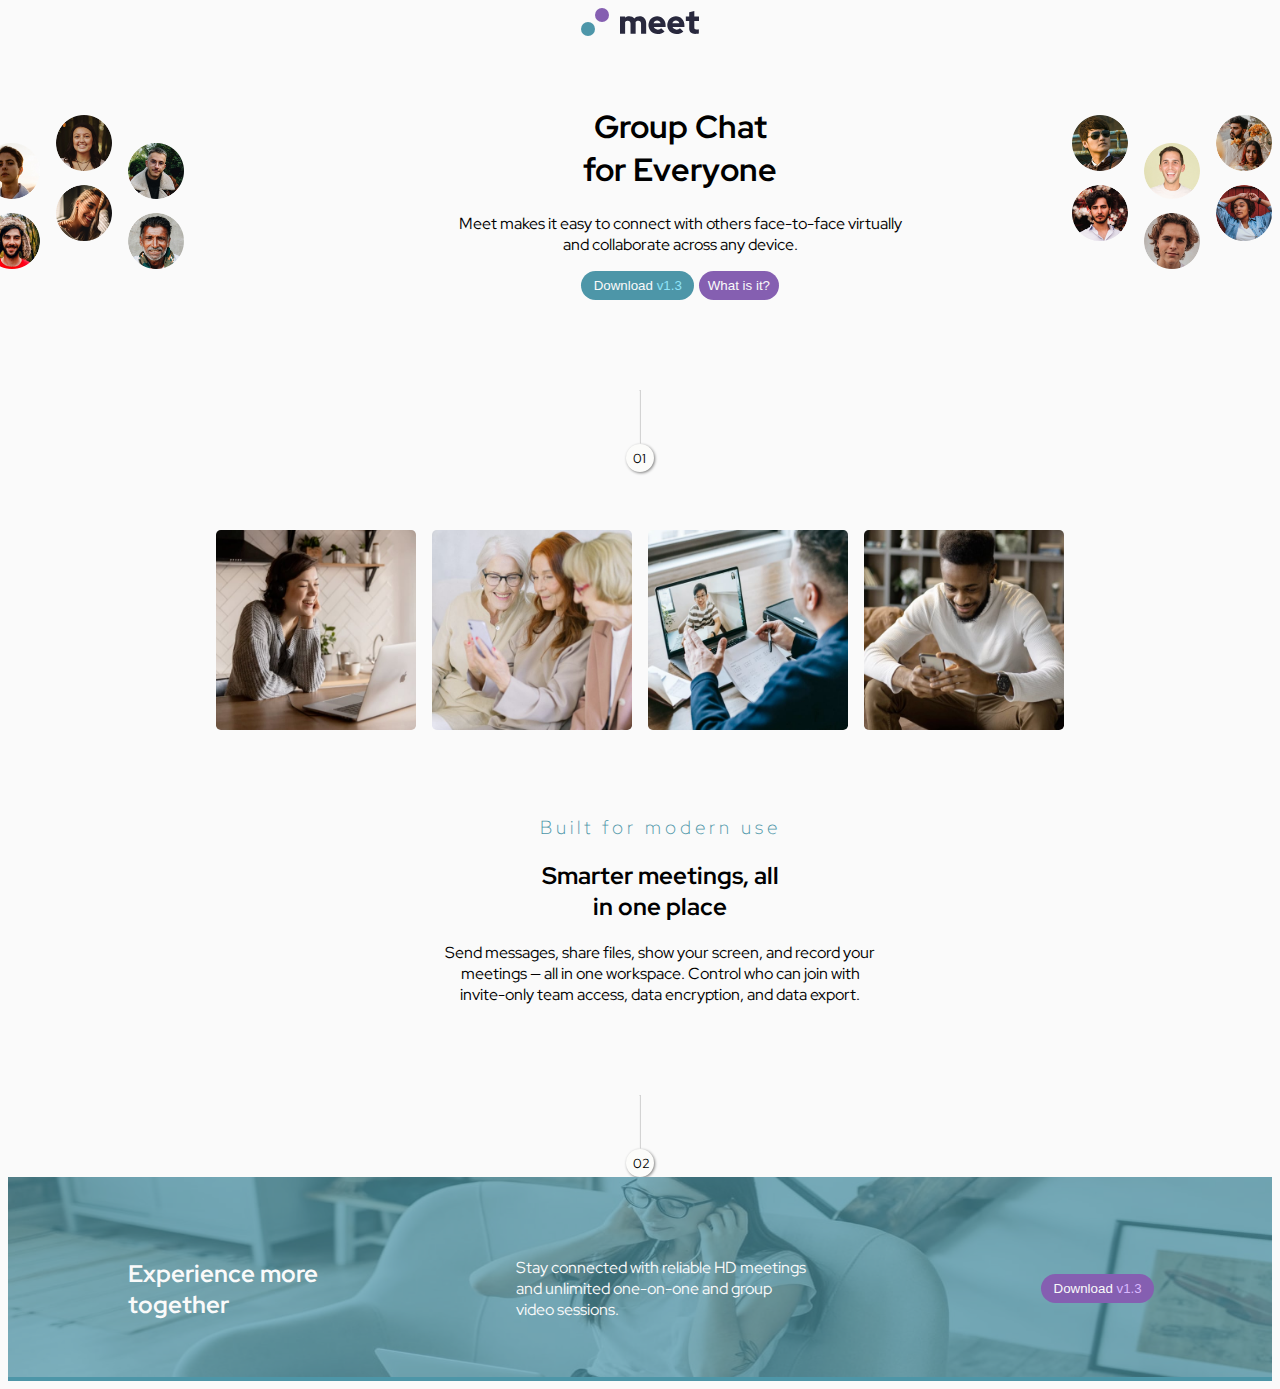
==== commit c96dc66c: "..." ====
--- a/meet-landing-page/starter-code/index.html
+++ b/meet-landing-page/starter-code/index.html
@@ -20,8 +20,8 @@
    <svg width="119" height="28" xmlns="http://www.w3.org/2000/svg"><g fill="none" fill-rule="evenodd"><g><circle fill="#4D96A9" cx="7" cy="21" r="7"/><circle fill="#855FB1" cx="21" cy="7" r="7"/></g><path d="M44.121 25.676V13.95c.316-.41.701-.718 1.154-.923a3.677 3.677 0 011.533-.308c.822 0 1.48.286 1.976.859.495.572.743 1.323.743 2.251v9.848h5.121v-10.56c0-.195-.005-.384-.016-.567a8.383 8.383 0 00-.047-.535c.337-.41.738-.729 1.201-.956.464-.226.98-.34 1.55-.34.821 0 1.48.286 1.975.859.495.572.743 1.323.743 2.251v9.848h5.121v-10.56c0-2.009-.606-3.661-1.817-4.957-1.212-1.296-2.767-1.944-4.663-1.944-1.096 0-2.108.206-3.035.616a6.956 6.956 0 00-2.403 1.75 6.042 6.042 0 00-2.134-1.734c-.853-.42-1.796-.632-2.829-.632-.78 0-1.523.12-2.229.357a6.264 6.264 0 00-1.944 1.069V8.539H39v17.137h5.121zM76.556 26c1.39 0 2.64-.205 3.746-.615 1.106-.41 2.186-1.07 3.24-1.977l-3.382-3.077c-.4.41-.885.729-1.455.956a5.082 5.082 0 01-1.896.34c-.97 0-1.813-.254-2.53-.762a4.508 4.508 0 01-1.58-1.96h11.918V17.61c0-1.34-.21-2.586-.632-3.742-.422-1.155-1.007-2.143-1.755-2.964a8.225 8.225 0 00-2.671-1.943c-1.033-.476-2.16-.713-3.383-.713a8.657 8.657 0 00-3.43.68 8.445 8.445 0 00-2.766 1.879 8.9 8.9 0 00-1.849 2.835 8.985 8.985 0 00-.68 3.482c0 1.23.237 2.392.712 3.482a8.93 8.93 0 001.928 2.835 8.776 8.776 0 002.893 1.879 9.404 9.404 0 003.572.68zm3.035-10.755h-6.987c.253-.864.685-1.533 1.296-2.008.612-.475 1.339-.713 2.182-.713.822 0 1.543.248 2.165.745.622.497 1.07 1.155 1.344 1.976zM95.365 26c1.391 0 2.64-.205 3.746-.615 1.107-.41 2.187-1.07 3.24-1.977l-3.382-3.077c-.4.41-.885.729-1.454.956a5.082 5.082 0 01-1.897.34c-.97 0-1.812-.254-2.529-.762a4.508 4.508 0 01-1.58-1.96h11.918V17.61c0-1.34-.211-2.586-.633-3.742-.421-1.155-1.006-2.143-1.754-2.964a8.225 8.225 0 00-2.671-1.943c-1.033-.476-2.16-.713-3.383-.713a8.657 8.657 0 00-3.43.68 8.445 8.445 0 00-2.766 1.879 8.9 8.9 0 00-1.85 2.835 8.985 8.985 0 00-.68 3.482c0 1.23.238 2.392.712 3.482a8.93 8.93 0 001.929 2.835 8.776 8.776 0 002.892 1.879 9.404 9.404 0 003.572.68zM98.4 15.245h-6.986c.253-.864.685-1.533 1.296-2.008.611-.475 1.338-.713 2.181-.713.822 0 1.544.248 2.166.745.621.497 1.07 1.155 1.343 1.976zm15.87 10.658c.484 0 1.085-.049 1.802-.146.716-.097 1.306-.221 1.77-.372V21.14c-.422.13-.811.221-1.17.275a7.639 7.639 0 01-1.138.081c-.822 0-1.396-.156-1.723-.47-.326-.313-.49-.847-.49-1.603v-6.511H118V8.539h-4.679V3l-5.12 1.134v4.405h-3.383v4.374h3.382v7.548c0 1.792.511 3.147 1.533 4.065 1.022.918 2.535 1.377 4.537 1.377z" fill="#28283D" fill-rule="nonzero"/></g></svg>
     </div>
     <div id="headerstyle">
-    <img src="assets/desktop/image-hero-left.png" alt="group image left" width="200px" height="200px" id="heroLeft" class="headerpics">
-    <img src="assets/desktop/image-hero-right.png" alt="group image right" width="200px" height="200px" id="heroRight" class="headerpics">
+    <img src="assets/desktop/image-hero-left.png" alt="group image left" id="heroLeft" class="headerpics">
+    <img src="assets/desktop/image-hero-right.png" alt="group image right" id="heroRight" class="headerpics">
     <ul id="headerul">
   <li><h1>Group Chat<br> for Everyone</h1>
   <p>Meet makes it easy to connect with others face-to-face virtually<br> and collaborate across any device.</p>
--- a/meet-landing-page/starter-code/styles/product.css
+++ b/meet-landing-page/starter-code/styles/product.css
@@ -1,6 +1,6 @@
 /*body*/
 body {
-    background-color: rgb(250, 250, 250), hsl(0, 0%, 98%);
+    background-color: rgb(250, 250, 250);
     font-family: Verdana, Geneva, Tahoma, sans-serif;
     box-sizing: border-box;
 }
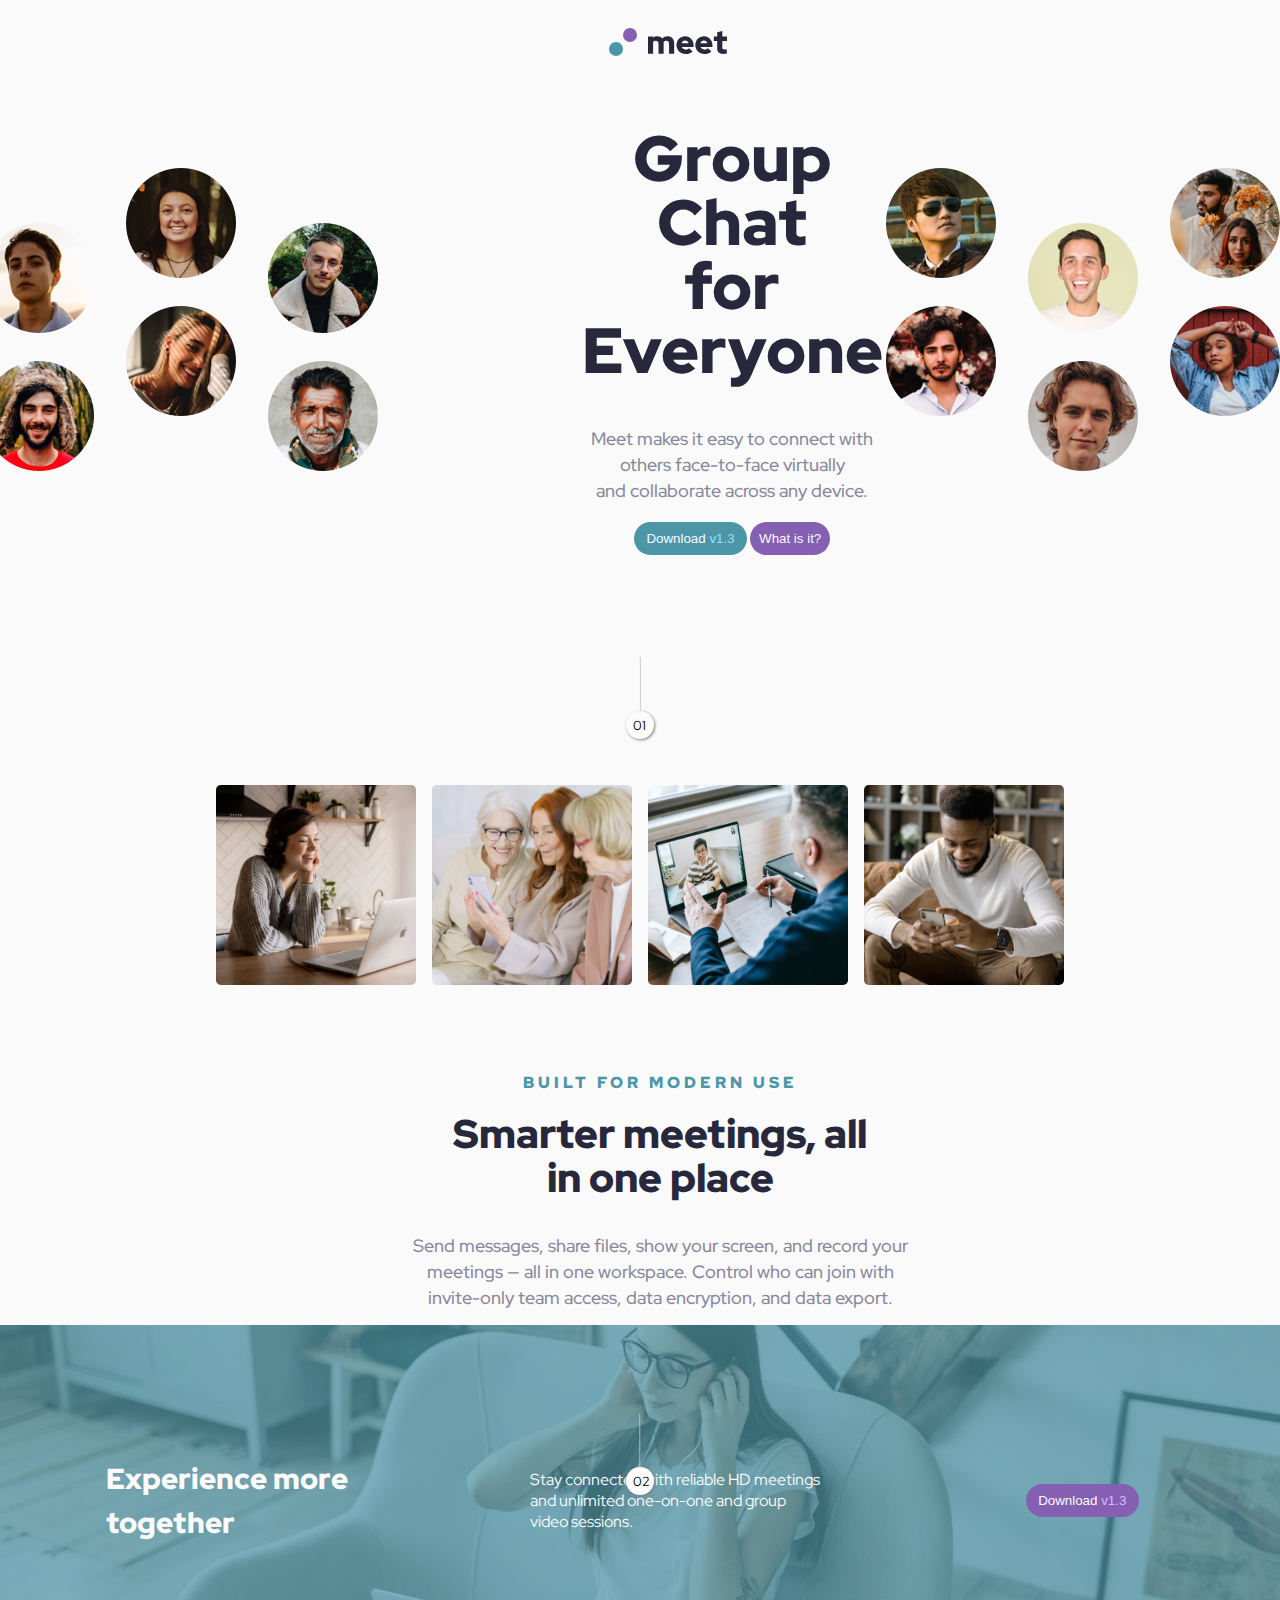
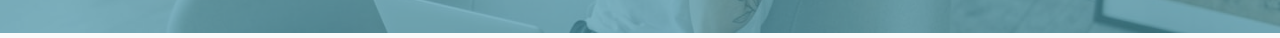
==== commit 46e06a5f: "major changes" ====
--- a/meet-landing-page/starter-code/index.html
+++ b/meet-landing-page/starter-code/index.html
@@ -20,12 +20,11 @@
    <svg width="119" height="28" xmlns="http://www.w3.org/2000/svg"><g fill="none" fill-rule="evenodd"><g><circle fill="#4D96A9" cx="7" cy="21" r="7"/><circle fill="#855FB1" cx="21" cy="7" r="7"/></g><path d="M44.121 25.676V13.95c.316-.41.701-.718 1.154-.923a3.677 3.677 0 011.533-.308c.822 0 1.48.286 1.976.859.495.572.743 1.323.743 2.251v9.848h5.121v-10.56c0-.195-.005-.384-.016-.567a8.383 8.383 0 00-.047-.535c.337-.41.738-.729 1.201-.956.464-.226.98-.34 1.55-.34.821 0 1.48.286 1.975.859.495.572.743 1.323.743 2.251v9.848h5.121v-10.56c0-2.009-.606-3.661-1.817-4.957-1.212-1.296-2.767-1.944-4.663-1.944-1.096 0-2.108.206-3.035.616a6.956 6.956 0 00-2.403 1.75 6.042 6.042 0 00-2.134-1.734c-.853-.42-1.796-.632-2.829-.632-.78 0-1.523.12-2.229.357a6.264 6.264 0 00-1.944 1.069V8.539H39v17.137h5.121zM76.556 26c1.39 0 2.64-.205 3.746-.615 1.106-.41 2.186-1.07 3.24-1.977l-3.382-3.077c-.4.41-.885.729-1.455.956a5.082 5.082 0 01-1.896.34c-.97 0-1.813-.254-2.53-.762a4.508 4.508 0 01-1.58-1.96h11.918V17.61c0-1.34-.21-2.586-.632-3.742-.422-1.155-1.007-2.143-1.755-2.964a8.225 8.225 0 00-2.671-1.943c-1.033-.476-2.16-.713-3.383-.713a8.657 8.657 0 00-3.43.68 8.445 8.445 0 00-2.766 1.879 8.9 8.9 0 00-1.849 2.835 8.985 8.985 0 00-.68 3.482c0 1.23.237 2.392.712 3.482a8.93 8.93 0 001.928 2.835 8.776 8.776 0 002.893 1.879 9.404 9.404 0 003.572.68zm3.035-10.755h-6.987c.253-.864.685-1.533 1.296-2.008.612-.475 1.339-.713 2.182-.713.822 0 1.543.248 2.165.745.622.497 1.07 1.155 1.344 1.976zM95.365 26c1.391 0 2.64-.205 3.746-.615 1.107-.41 2.187-1.07 3.24-1.977l-3.382-3.077c-.4.41-.885.729-1.454.956a5.082 5.082 0 01-1.897.34c-.97 0-1.812-.254-2.529-.762a4.508 4.508 0 01-1.58-1.96h11.918V17.61c0-1.34-.211-2.586-.633-3.742-.421-1.155-1.006-2.143-1.754-2.964a8.225 8.225 0 00-2.671-1.943c-1.033-.476-2.16-.713-3.383-.713a8.657 8.657 0 00-3.43.68 8.445 8.445 0 00-2.766 1.879 8.9 8.9 0 00-1.85 2.835 8.985 8.985 0 00-.68 3.482c0 1.23.238 2.392.712 3.482a8.93 8.93 0 001.929 2.835 8.776 8.776 0 002.892 1.879 9.404 9.404 0 003.572.68zM98.4 15.245h-6.986c.253-.864.685-1.533 1.296-2.008.611-.475 1.338-.713 2.181-.713.822 0 1.544.248 2.166.745.621.497 1.07 1.155 1.343 1.976zm15.87 10.658c.484 0 1.085-.049 1.802-.146.716-.097 1.306-.221 1.77-.372V21.14c-.422.13-.811.221-1.17.275a7.639 7.639 0 01-1.138.081c-.822 0-1.396-.156-1.723-.47-.326-.313-.49-.847-.49-1.603v-6.511H118V8.539h-4.679V3l-5.12 1.134v4.405h-3.383v4.374h3.382v7.548c0 1.792.511 3.147 1.533 4.065 1.022.918 2.535 1.377 4.537 1.377z" fill="#28283D" fill-rule="nonzero"/></g></svg>
     </div>
     <div id="headerstyle">
-    <img src="assets/desktop/image-hero-left.png" alt="group image left" id="heroLeft" class="headerpics">
-    <img src="assets/desktop/image-hero-right.png" alt="group image right" id="heroRight" class="headerpics">
+    <img src="assets/desktop/image-hero-left.png" alt="group-image-left" id="heroLeft" class="headerpics">
+    <img src="assets/desktop/image-hero-right.png" alt="group-image-right" id="heroRight" class="headerpics">
     <ul id="headerul">
-  <li><h1>Group Chat<br> for Everyone</h1>
-  <p>Meet makes it easy to connect with others face-to-face virtually<br> and collaborate across any device.</p>
-  
+  <li><h1 class="groupchat">Group Chat<br> for Everyone</h1>
+  <p class="headerp">Meet makes it easy to connect with others face-to-face virtually<br> and collaborate across any device.</p>
   <button id="firstDownload">Download <span class="diff1">v1.3</span></button>
   <button class="whatBut" id="makeButSmaller">What is it?</button></li>
     </ul>
@@ -45,8 +44,8 @@
   <div class="bodytext">
     <ul id="bodyul">
       <li><h3 id="dif">Built for modern use</h3>
-        <h2>Smarter meetings, all <br> in one place</h2>
-        <p>Send messages, share files, show your screen, and record your<br> meetings — all in one 
+        <h2 class="bodyh2">Smarter meetings, all <br> in one place</h2>
+        <p class="bodydif">Send messages, share files, show your screen, and record your<br> meetings — all in one 
           workspace. Control who can join with<br> invite-only team access, data encryption, and data export.</p>
       </li>
     </ul>
@@ -58,7 +57,7 @@
       <p class="number12">02</p>
     </div>
     <div id="container">
-      <img src="assets/desktop/image-footer.jpg" alt="woman video-chatting" width="1380" height="200" id="footImage" srcset="assets/tablet/image-footer.jpg 2x">
+      <img src="assets/desktop/image-footer.jpg" alt="woman video-chatting" width="1380" height="200" id="footImage" srcset="assets/tablet/image-footer.jpg 2x" class="containerimg">
       <div id="footdiv">
         <h2 class="footText" id="footText1">Experience more<br> together</h2>
         <p class="footText" id="footText2">Stay connected with reliable HD meetings<br> and unlimited one-on-one and group<br> video sessions.</p>
--- a/meet-landing-page/starter-code/styles/product.css
+++ b/meet-landing-page/starter-code/styles/product.css
@@ -1,18 +1,29 @@
 /*body*/
 body {
     background-color: rgb(250, 250, 250);
-    font-family: Verdana, Geneva, Tahoma, sans-serif;
+    font-family: 'Red Hat Display', Verdana, Geneva, Tahoma, sans-serif;
     box-sizing: border-box;
+    overflow: auto;
 }
 
 h1 {
     font-family: 'Red Hat Display', sans-serif;
     font-weight: 64px;
+    font-style: normal;
+    font-weight: 900;
+    font-size: 64px;
+    line-height: 64px;
+    text-align: center;
+    color: #28283D;
 }
 
 h2 {
     font-family: 'Red Hat Display', sans-serif;
     font-weight: 40px;
+    font-style: normal;
+    font-weight: 900;
+    font-size: 40px;
+    line-height: 44px;
 }
 
 p {
@@ -23,8 +34,11 @@
 /*main*/
 
 #scalar {
-    display: flex;
-    justify-content: center;
+    position: relative;
+    width: 119px;
+    height: 28px;
+    left: 601px;
+    top: 20px;
 }
 
 .bodytext {
@@ -36,6 +50,35 @@
 #bodyul {
     list-style-type: none;
 }
+
+#dif {
+    color: rgb(77, 150, 168);
+    font-family: 'Red Hat Display', sans-serif;
+    font-style: normal;
+    font-size: 16px;
+    font-weight: 22px;
+    letter-spacing: 4px;
+    line-height: 26px;
+    text-transform: uppercase;
+    font-weight: 900;
+    margin-bottom: 1em;
+}
+
+.bodyh2 {
+    text-align: center;
+    color: #28283D;
+    margin-top: 0em;
+}
+
+.bodydif {
+    font-style: normal;
+    font-weight: 500;
+    font-size: 18px;
+    line-height: 26px;
+    text-align: center;
+    color: #87879D;
+}
+
 
 .lineOne {
     width: 4em;
@@ -65,6 +108,8 @@
     font-size: small;
     margin: auto;
     box-shadow: 1px 1px 3px gray;
+    top: 12px;
+    z-index: 1;
 }
 
 .number12 {
@@ -88,20 +133,20 @@
 #heroLeft {
     order: -1;
     flex: 0 1 auto;
-    margin-right: 3em;
     margin-left: -1.5em;
 }
 
 #heroRight {
     order: 1;
     flex: 0 1 auto;
-    margin-left: 3em;
+    margin-right: -.5em;
 }
 
 #headerul {
     text-align: center;
     list-style-type: none;
     margin: auto;
+    margin-left: 10em;
 }
 
 #firstimgs {
@@ -120,6 +165,15 @@
     border-radius: .3em;
 }
 
+.headerp {
+    font-style: normal;
+    font-weight: 500;
+    font-size: 18px;
+    line-height: 26px;
+    text-align: center;
+    color: #87879D;
+}
+
 
 /*buttons*/
 
@@ -134,7 +188,7 @@
     border-radius: 2em;
     border-color: inherit;
     width: 8.5em;
-    height: 2.2em;
+    height: 2.5em;
 }
 
 .diff1 {
@@ -148,7 +202,7 @@
     border-radius: 2em;
     border-color: inherit;
     width: 8.5em;
-    height: 2.2em;
+    height: 2.5em;
 }
 
 #makeButSmaller {
@@ -166,13 +220,6 @@
 
 #firstDownload:hover {
     background-color: rgb(143, 227, 249);
-}
-
-#dif {
-    color: rgb(77, 150, 168);
-    font-family: 'Red Hat Display', sans-serif;
-    font-weight: 22;
-    letter-spacing: 4px;
 }
 
 .diff2 {
@@ -185,10 +232,18 @@
     background-origin: border-box;
     background-size: cover;*/
     background-color: rgb(77, 150, 168) /*hsla(192, 37%, 48%, .7)*/;
-    position: relative;
+    position: absolute;
     max-width: 100%;
     max-height: 100%;
     z-index: 0;
+    width: 1440px;
+    height: 308px;
+    left: 0px;
+    top: 1325px;
+}
+
+.containerimg {
+    height: 308px;
 }
 
 .footText  {
@@ -208,10 +263,14 @@
     width: 100%;
     height: auto;
     position: absolute;
-    top: 30%;
+    top: 35%;
     margin: auto;
     max-width: 100%;
-    right: inherit;
+    right: 3%;
+}
+
+#footText1 {
+    font-size: 1.8em;
 }
 
 /*.footdiv1 {
@@ -232,10 +291,30 @@
 
 /*Mobile first*/
 @media only screen and (max-width: 600px)  {
-    /*main {
-        margin-left: 3em;
-        margin-right: 1em;
-    }*/
+    /*From header*/
+
+    #scalar {
+        margin: 1em 0em;
+        position: relative;
+        width: 80px;
+        height: 24px;
+        left: 136.72px;
+        top: 10.2px;
+    }
+
+    .groupchat {
+        position: relative;
+        width: 327px;
+        height: 88px;
+        left: 10px;
+        top: 10px;
+        font-style: normal;
+        font-weight: 900;
+        font-size: 40px;
+        line-height: 44px;
+        text-align: center;
+        color: #28283D;
+    }
 
     .imgmargin {
         max-width: 150px;
@@ -267,38 +346,33 @@
     }
 
     #headerul {
+        margin: auto;
+        margin-left: -.5em;
+    }
+
+    .groupchat {
+        margin-left: -.1em;
+    }
+
+    .headerp {
+        font-size: 16px;
+        line-height: 26px;
+        margin-left: 1em;
+    }
+
+    #firstDownload {
         position: relative;
-        right: -30%;
-    }
-
-    #footdiv {
-        top: 1%;
-        margin: auto;
-    }
-
-    #footText1 {
-        font-size: .5;
-        text-align: center;
-        margin-left: 4em;
-    }
-
-    #footText2 {
-        font-size: .8em;
-        text-align: center;
-    }
-
-    #footbutton {
-        margin-left: 10.4em;
-    }
-
-    #footText1 {
-        margin-left: 4.2em;
-        margin-bottom: 0em;
-    }
-
-    #footText2 {
-        margin-left: 4.8em;
-    }
+        left: 50px;
+    }
+
+    #makeButSmaller {
+        position: relative;
+        left: -50px;
+        top: 43px;
+    }
+
+
+    /*Main & body*/
 
     #firstimgs {
         display: grid;
@@ -317,10 +391,61 @@
     .lineOne {
         opacity: .2;
     }
-}
-
-/*mobile wuth wider screen*/
-@media only screen and (min-width: 410px) {
+
+    .bodyh2 {
+        font-size: 32px;
+        line-height: 36px;
+    }
+
+    .bodydif {
+        font-size: 16px;
+        line-height: 26px;
+        padding: 0em 2em;
+    }
+
+    /*Footer*/
+
+    #footdiv {
+        position: absolute;
+        top: 20%;
+        left: 1%;
+    }
+
+    #footText1 {
+        font-size: 32px;
+        font-style: normal;
+        text-align: center;
+        margin: auto;
+        margin-bottom: .5em;
+    }
+
+    #footText2 {
+        font-size: 15px;
+        text-align: center;
+        margin: auto;
+        margin-bottom: 1.5em;
+    }
+
+    #footbutton {
+        margin-left: 10.8em;
+    }
+
+    #container {
+        height: 19em;
+        position: relative;
+        left: 0%;
+        right: 0%;
+        top: 184.4%;
+        bottom: 0%;
+    }
+
+    .containerimg {
+        height: 19em;
+    }
+}
+
+/*mobile with wider screen minimum width of 405px*/
+@media only screen and (min-width: 405px) and (max-device-width: 415px) {
     .headerpics {
         width:200px;
     }
@@ -331,18 +456,91 @@
     }
 }
 
-/*Mobile with maximum width of 390px*/
-@media only screen and (max-width: 400px) {
+/*mobile with wider screen minimum width of 416px and maximum of 437*/
+@media only screen and (min-width: 416px) and (max-device-width: 437px) {
+    .headerpics {
+        width:207px;
+    }
+
+    #heroRight {
+        margin-left: -0.4em;
+    }
+    .bodydif {
+        padding: 0em 3em;
+    }
+    #footbutton {
+        margin-left: 11.3em;
+    }
+}
+
+/*Mobile with minimum width of 370px maximum of 390px*/
+@media only screen and (min-device-width: 370px) and (max-device-width: 388px) {
+    .headerpics {
+        width: 180px;
+    }
+
+    #heroRight {
+        margin-left: -2em;
+    }
+
+    #headerul {
+        margin: auto;
+        margin-left: -2em;
+    }
+
+    .bodyh2 {
+        padding: 0em 1em;
+    }
+
+    #footbutton {
+        margin-left: 9em;
+    }
+}
+
+/*Minimum device width of 390 and maximum of 400px*/
+
+@media only screen and (min-device-width: 390px) and (max-device-width: 400px) {
+    .headerpics {
+        width: 195px;
+    }
+    #headerul {
+        margin: auto;
+        margin-left: -1.7em;
+    }
+    .bodyh2 {
+        padding: 0em 1em;
+    }
+    #footbutton {
+        margin-left: 9.8em;
+    }
+}
+
+/*Mobile with maximum width of 360px*/
+@media only screen and (max-width: 360px) {
+
+    #headerul {
+        margin: auto;
+        margin-left: -2.3em;
+    }
+
     .headerpics {
         width:180px;
     }
 
+    .bodyh2 {
+        font-size: 32px;
+        line-height: 36px;
+        border-style: hidden;
+        padding: 1.1em;
+    }
+
     #heroRight {
         margin-left: -3em;
     }
 
+
     #footText1 {
-        margin-left: 3em;
+        margin-left: 1em;
         margin-bottom: .5em;
     }
     #footText2 {
@@ -355,13 +553,13 @@
     }
 
     #footdiv {
-        top: 8%;
-        margin: auto;
-    }
-
-    #headerul {
-        position: relative;
-        left: 24%;
+        top: 20%;
+        left: -1%;
+        margin: auto;
+    }
+
+    #footbutton {
+        margin-left: 10em;
     }
 }
 
@@ -391,7 +589,7 @@
     #footdiv {
         display: flex;
         flex-direction: column;
-        top: 10%;
+        top: 20%;
     }
 
     #footText1 {
@@ -405,7 +603,15 @@
 
     #footbutton {
         margin: auto;
-        margin-top: 1em;
+        margin-top: 1.5em;
+    }
+
+    #container {
+        height: 19em;
+    }
+
+    .containerimg {
+        height: 19em;
     }
 
     /*#footText2 {
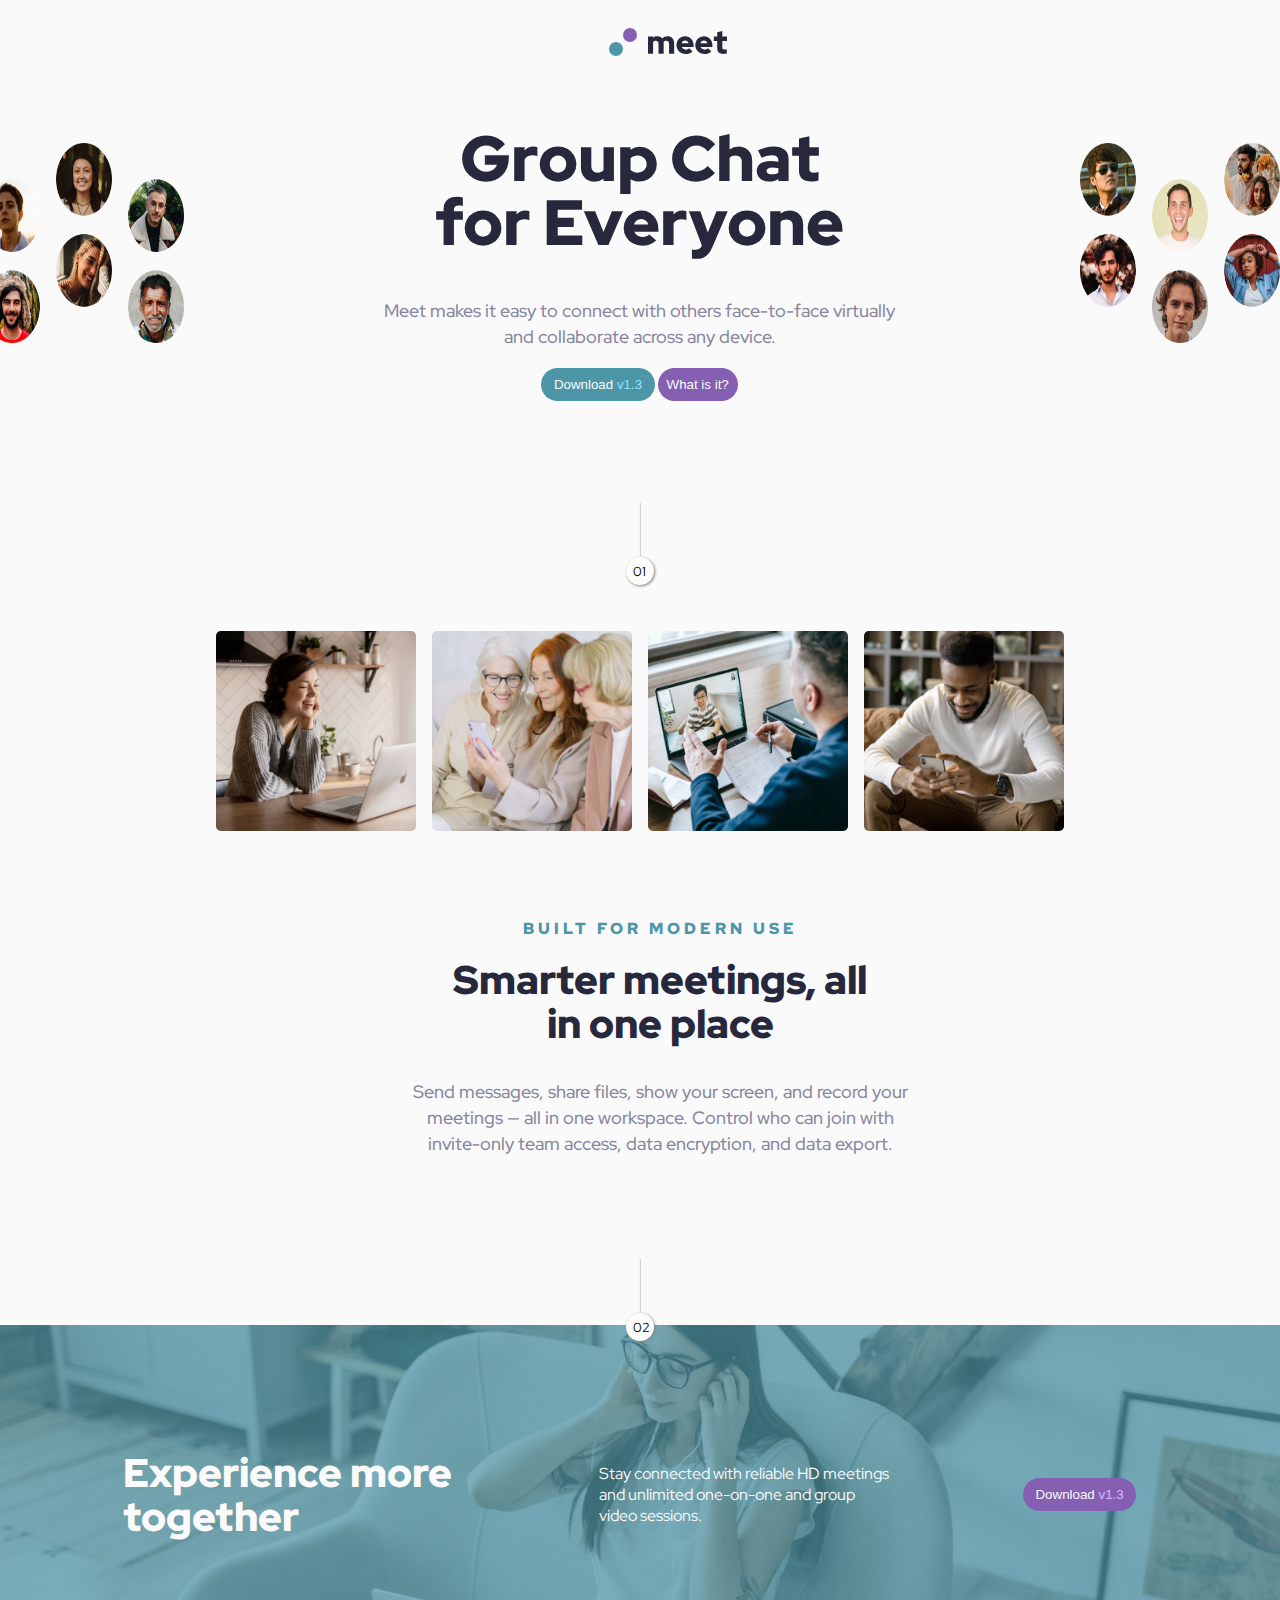
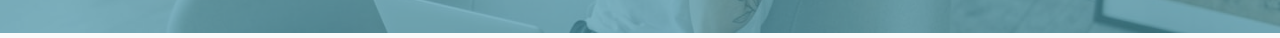
==== commit 56a1ebce: "cap" ====
--- a/meet-landing-page/starter-code/index.html
+++ b/meet-landing-page/starter-code/index.html
@@ -21,7 +21,7 @@
     </div>
     <div id="headerstyle">
     <img src="assets/desktop/image-hero-left.png" alt="group-image-left" id="heroLeft" class="headerpics">
-    <img src="assets/desktop/image-hero-right.png" alt="group-image-right" id="heroRight" class="headerpics">
+    <img src="assets/desktop/image-hero-right.png" alt="group-image-right" id="heroRight" class="headerpics" srcset="assets/tablet/image-hero.png 2x">
     <ul id="headerul">
   <li><h1 class="groupchat">Group Chat<br> for Everyone</h1>
   <p class="headerp">Meet makes it easy to connect with others face-to-face virtually<br> and collaborate across any device.</p>
--- a/meet-landing-page/starter-code/styles/product.css
+++ b/meet-landing-page/starter-code/styles/product.css
@@ -134,12 +134,16 @@
     order: -1;
     flex: 0 1 auto;
     margin-left: -1.5em;
+    width: 200px;
+    height: 200px;
 }
 
 #heroRight {
     order: 1;
     flex: 0 1 auto;
     margin-right: -.5em;
+    width: 200px;
+    height: 200px;
 }
 
 #headerul {
@@ -263,14 +267,16 @@
     width: 100%;
     height: auto;
     position: absolute;
-    top: 35%;
+    top: 30%;
     margin: auto;
     max-width: 100%;
-    right: 3%;
+    right: 6%;
 }
 
 #footText1 {
-    font-size: 1.8em;
+    font-weight: 900;
+    font-size: 40px;
+    line-height: 44px;
 }
 
 /*.footdiv1 {
@@ -285,7 +291,6 @@
     max-width: 100%;
     max-height: 100%;
 }
-
 
 
 
@@ -322,52 +327,46 @@
     }
 
     #headerstyle {
-        display: grid;
-        grid-template-columns: 218px 180px;
-    }
-
-    .headerpics {
-        width: 150px;
         display: flex;
-        flex-direction: row;
-        flex-wrap: nowrap;
-        flex: 0 1 auto;
-        /*justify-content: flex-start;*/
+        flex-direction: column;
     }
 
     #heroLeft {
         order: -2;
         margin-left: -1.2em;
+        width: 0px;
+        height: 0px;
     }
 
     #heroRight {
         order: -1;
-        margin-left: -2.2em;
+        width: 408px;
+        height: 200px;
+        margin-bottom: 0em;
     }
 
     #headerul {
-        margin: auto;
-        margin-left: -.5em;
+        margin-left: -3em;
     }
 
     .groupchat {
-        margin-left: -.1em;
+        margin-left: .7em;
     }
 
     .headerp {
         font-size: 16px;
         line-height: 26px;
-        margin-left: 1em;
+        padding: 0em 2em;
     }
 
     #firstDownload {
         position: relative;
-        left: 50px;
+        left: 40px;
     }
 
     #makeButSmaller {
         position: relative;
-        left: -50px;
+        left: -62px;
         top: 43px;
     }
 
@@ -444,6 +443,61 @@
     }
 }
 
+/*mobile with wider screen like surface pro*/
+@media only screen and (min-width: 500px) and (max-device-width: 599px) {
+    body {
+        margin: 0em ;
+    }
+
+    #scalar {
+        left: 196.72px;
+        top: 10.2px;
+    }
+
+    .groupchat {
+        left: 90px;
+        top: 10px;
+    }
+
+    #headerstyle {
+        display: flex;
+        flex-direction: column;
+    }
+
+    #heroLeft {
+        order: -2;
+        margin-left: -1.2em;
+        width: 0px;
+        height: 0px;
+    }
+
+    #heroRight {
+        order: -1;
+        margin-left: -1.7em;
+        width:570px;
+        margin-left: -2em;
+    }
+
+    .groupchat {
+        margin-left: .5em;
+    }
+
+    #firstDownload {
+        position: relative;
+        left: 48px;
+    }
+
+    #makeButSmaller {
+        position: relative;
+        left: -51px;
+        top: 43px;
+    }
+
+    #footbutton {
+        margin-left: 16em;
+    }
+}
+
 /*mobile with wider screen minimum width of 405px*/
 @media only screen and (min-width: 405px) and (max-device-width: 415px) {
     .headerpics {
@@ -452,79 +506,184 @@
 
     #heroRight {
         margin-left: -1.7em;
-        margin-left: -1em;
+        width:430px;
+        height: 140px;
+        margin-left: -2em;
     }
 }
 
 /*mobile with wider screen minimum width of 416px and maximum of 437*/
-@media only screen and (min-width: 416px) and (max-device-width: 437px) {
-    .headerpics {
-        width:207px;
-    }
+@media only screen and (min-width: 416px) and (max-device-width: 439px) {
 
     #heroRight {
         margin-left: -0.4em;
-    }
+        width:450px;
+        height: 150px;
+        margin-left: -2em;
+    }
+
+    #makeButSmaller {
+        left: -60px;
+    }
+
     .bodydif {
         padding: 0em 3em;
     }
+
     #footbutton {
         margin-left: 11.3em;
     }
 }
 
-/*Mobile with minimum width of 370px maximum of 390px*/
-@media only screen and (min-device-width: 370px) and (max-device-width: 388px) {
-    .headerpics {
-        width: 180px;
-    }
-
-    #heroRight {
-        margin-left: -2em;
+@media only screen and (min-width: 440px) and (max-device-width: 490px) {
+    #scalar {
+        margin: 1em 0em;
+        position: relative;
+        width: 80px;
+        height: 24px;
+        left: 186.72px;
+        top: 10.2px;
     }
 
     #headerul {
         margin: auto;
-        margin-left: -2em;
-    }
-
-    .bodyh2 {
-        padding: 0em 1em;
+        margin-left: -2.6em;
+    }
+
+    #heroRight {
+        order: -2;
+        width: 498px;
+        height: 170px;
+        margin-left: -1em;
+    }
+
+    #heroLeft {
+        order: -2;
+        width: 0px;
+        height: 0px;
+    }
+
+    .groupchat {
+        margin-left: 2em;
+    }
+
+    .headerp {
+        padding: 0em 4em;
     }
 
     #footbutton {
-        margin-left: 9em;
+        margin-left: 14em;
     }
 }
 
 /*Minimum device width of 390 and maximum of 400px*/
 
 @media only screen and (min-device-width: 390px) and (max-device-width: 400px) {
-    .headerpics {
-        width: 195px;
-    }
     #headerul {
         margin: auto;
         margin-left: -1.7em;
     }
+
     .bodyh2 {
         padding: 0em 1em;
     }
+
     #footbutton {
         margin-left: 9.8em;
     }
+
+    #heroRight {
+        order: -1;
+        width: 400px;
+        height: 140px;
+        margin-bottom: 0em;
+        margin-left: -1.5em;
+    }
+
+    .groupchat {
+        margin-left: .3em;
+    }
+
+    #headerul {
+        margin-left: -2.5em;
+    }
+}
+
+/*Mobile with minimum width of 370px maximum of 390px*/
+@media only screen and (min-device-width: 370px) and (max-device-width: 388px) {
+    .groupchat {
+        position: relative;
+        width: 327px;
+        height: 88px;
+        left: 10px;
+        top: 10px;
+        font-style: normal;
+        font-weight: 900;
+        font-size: 40px;
+        line-height: 44px;
+        text-align: center;
+        color: #28283D;
+    }
+
+    #headerstyle {
+        display: flex;
+        flex-direction: column;
+    }
+
+    #heroLeft {
+        order: -2;
+        margin-left: -1.2em;
+        width: 0px;
+        height: 0px;
+    }
+
+    #heroRight {
+        order: -1;
+        width: 400px;
+        height: 150px;
+        margin-bottom: 0em;
+        margin-right: 1.5em;
+    }
+
+    #makeButSmaller {
+        position: relative;
+        left: -61px;
+        top: 43px;
+    }
+
+    #headerul {
+        margin-left: -3em;
+    }
+
+    .groupchat {
+        margin-left: .3em;
+    }
+
+    .headerp {
+        font-size: 16px;
+        line-height: 26px;
+        padding: 0em 2em;
+    }
+
+    .bodyh2 {
+        padding: 0em 1em;
+    }
+
+    #footbutton {
+        margin-left: 9.5em;
+    }
 }
 
 /*Mobile with maximum width of 360px*/
 @media only screen and (max-width: 360px) {
+    #headerstyle {
+        display: flex;
+        flex-direction: column;
+    }
 
     #headerul {
         margin: auto;
-        margin-left: -2.3em;
-    }
-
-    .headerpics {
-        width:180px;
+        margin-left: -3em;
     }
 
     .bodyh2 {
@@ -534,10 +693,26 @@
         padding: 1.1em;
     }
 
-    #heroRight {
-        margin-left: -3em;
-    }
-
+    #heroLeft {
+        order: -2;
+        margin-left: -1.2em;
+        width: 0px;
+        height: 0px;
+    }
+
+    #heroRight {
+        order: -1;
+        width: 376px;
+        height: 150px;
+        margin-left: -1.5em;
+    }
+    .groupchat {
+        margin-left: .1em;
+    }
+
+    #makeButSmaller {
+        left: -60px;
+    }
 
     #footText1 {
         margin-left: 1em;
@@ -553,8 +728,8 @@
     }
 
     #footdiv {
-        top: 20%;
-        left: -1%;
+        top: 18%;
+        left: -3%;
         margin: auto;
     }
 
@@ -563,18 +738,85 @@
     }
 }
 
-
+/*Mobile with minimum width of 200px maximum width of 340px*/
+@media only screen and (min-device-width: 200px) and (max-width: 359px) {
+    #scalar {
+        left: 105.72px;
+        top: 10.2px;
+    }
+
+    body {
+        margin-right: -3.5em;
+    }
+
+    #heroRight {
+        margin-left: -1em;
+        width: 350px;
+    }
+
+    #makeButSmaller {
+        left: -58px;
+    }
+
+    #footbutton {
+        margin-left: 9.2em;
+    }
+}
 
 /*Tablet Responsiveness*/
-@media only screen and (min-device-width: 601px) and (max-device-width: 860px) {
+@media only screen and (min-device-width: 601px) and (max-device-width: 930px) {
+/*From header*/
+
+    #scalar {
+        margin: 1em 0em;
+        position: relative;
+        width: 80px;
+        height: 24px;
+        left: 346.72px;
+        top: 10.2px;
+    }
+
     .imgmargin {
         max-width: 170px;
         max-height: 170px;
     }
+
+    #headerstyle {
+        display: flex;
+        flex-direction: column;
+    }
+
+    #heroRight {
+        order: -2;
+        width: 800px;
+        height: 185px;
+        margin-left: -1em;
+    }
+
+    #heroLeft {
+        order: -2;
+        width: 0px;
+        height: 0px;
+    }
+
+    .groupchat {
+        font-size: 48px;
+        line-height: 48px;
+        text-align: center;
+    }
+
+    .headerp {
+        font-size: 16px;
+        line-height: 26px;
+    }
     
     #headerul {
-        position: relative;
-        left: -6%;
+        margin-left: 6.3em;
+    }
+
+    /*From Body to footer*/
+    .bodydif {
+        font-size: 16px;
     }
 
     .footText {
@@ -589,16 +831,26 @@
     #footdiv {
         display: flex;
         flex-direction: column;
-        top: 20%;
+        top: 50%;
+        left: 1%;
     }
 
     #footText1 {
         margin: auto;
-        margin-bottom: .5em;
+        margin-bottom: 0em;
+        font-weight: 900;
+        font-size: 40px;
+        line-height: 44px;
+        position: absolute;
+        top: -60%;
+        bottom: 0%;
     }
     #footText2 {
         margin: auto;
-        margin-top: 0em;
+        margin: 1em 0em;
+        font-size: 18px;
+        line-height: 26px;
+        padding: 0em 5em;
     }
 
     #footbutton {
@@ -607,11 +859,17 @@
     }
 
     #container {
-        height: 19em;
+        left: 0px;
+        top: 1429.4px;
+        width: 968px;
+        height: 428px;
+        position: absolute;
+        max-width: 100%;
+        max-height: 100%;
     }
 
     .containerimg {
-        height: 19em;
+        height: 428px;
     }
 
     /*#footText2 {
@@ -621,4 +879,24 @@
     /*#footbutton {
         margin-left: -5em;
     }*/
+}
+
+/*Device with max device width of 930px*/
+@media only screen and (min-width: 900px) and (max-device-width: 999px) {
+    #heroRight {
+        order: -2;
+        width: 930px;
+        height: 219px;
+        margin-left: -1.5em;
+    }
+
+    #headerul {
+        margin-left: 9em;
+        margin-top: 2em;
+    }
+
+    #container {
+        left: 0px;
+        top: 1500.4px;
+    }
 }